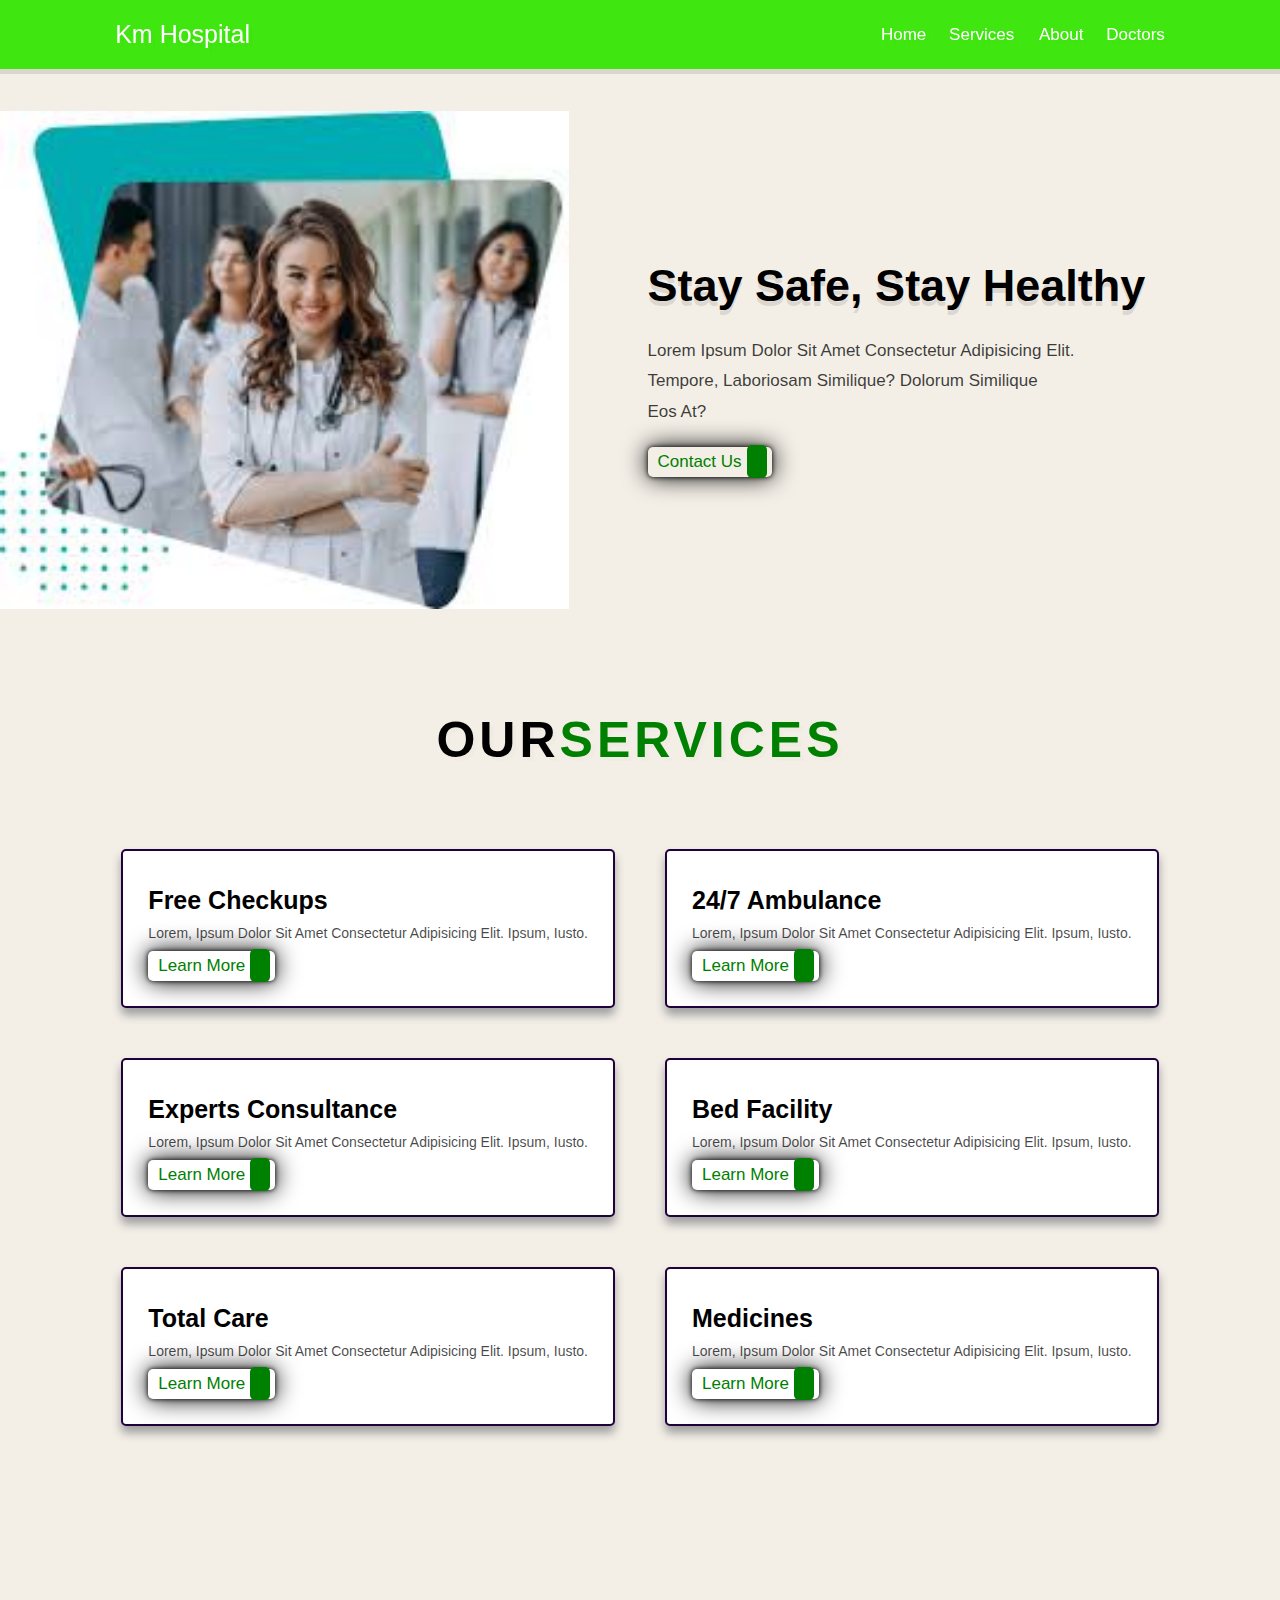
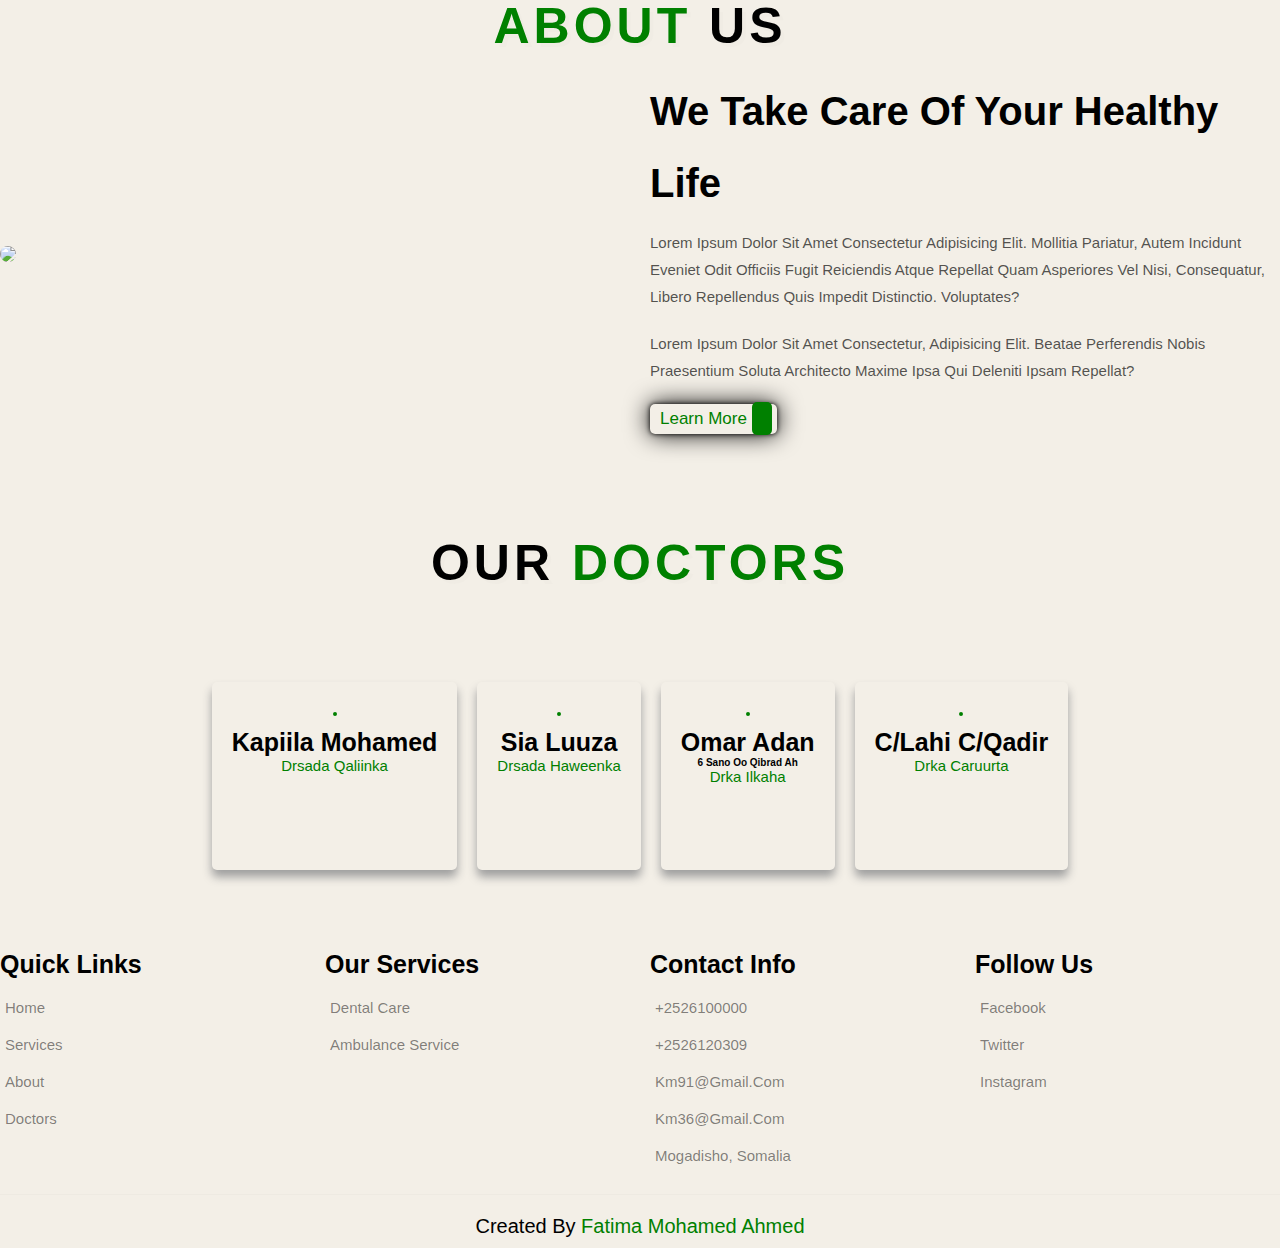
==== index.html @ 44fc2b7c "project hospital" ====
<!DOCTYPE html>
<html lang="en">
<head>
    <meta charset="UTF-8">
    <meta name="viewport" content="width=device-width, initial-scale=1.0">
    <meta http-equiv="X-UA-Compatible" content="ie=edge">
    <title>hospital website</title>
    <link rel="stylesheet" href="style.css">
    <link rel="stylesheet" href="https://cdnjs.cloudflare.com/ajax/libs/font-awesome/6.5.1/css/all.min.css" integrity="sha512-DTOQO9RWCH3ppGqcWaEA1BIZOC6xxalwEsw9c2QQeAIftl+Vegovlnee1c9QX4TctnWMn13TZye+giMm8e2LwA==" crossorigin="anonymous" referrerpolicy="no-referrer" />
</head>
<body>
 
    <header class="header">
        <a href="#" class="logo"> <i class="fa-solid fa-heart-pulse"></i> Km hospital </a>
        <nav class="navbar" >
            <a href="#Home"> Home</a>
            <a href="#Services">Services </a> 
            <a href="#About">About</a> 
            <a href="#Doctors">Doctors </a> 
            <!-- <a href="#Contact">Contact</a>          -->
        </nav>
       
                <i id="menubtn" class="fa-solid fa-bars"></i>
                <i id="clsbtn" class="fa-solid fa-x"></i>
       
    </header> 
    <br>
    <section class="Home" id="Home">
        <div class="img">
            <img src="kc/hosimg.jpg">

        </div>
        <div class="content">
            <h3> Stay Safe, Stay Healthy </h3>
            <p>Lorem ipsum dolor sit amet consectetur adipisicing elit.<br> Tempore, laboriosam similique? Dolorum similique<br> eos at? </p>
        <a href="#" class="btn"> Contact Us <span class="fa-solid fa-chevron-right"></span></a> 
        </div>
    </section>
    <section class="Services" id="Services">
        <h1 class="heading"> Our<span>Services</span></h1>
        <div class="box-container">
            <div class="box">
                    <i class="fa-solid fa-stethoscope"></i>
                <h3> Free Checkups </h3>
                <p>Lorem, ipsum dolor sit amet consectetur adipisicing elit. Ipsum, iusto. </p>
                <a href="#" class="btn"> Learn more <span class="fa-solid fa-chevron-right"></span></a>
            </div>
            <div class="box">
                    <i class="fa-solid fa-truck-medical"></i>
                <h3> 24/7 Ambulance </h3>
                <p>Lorem, ipsum dolor sit amet consectetur adipisicing elit. Ipsum, iusto. </p>
                <a href="#" class="btn"> Learn more <span class="fa-solid fa-chevron-right"></span></a>
            </div>
            <div class="box">
                    <i class="fa-solid fa-user-doctor"></i>
                <h3> Experts Consultance </h3>
                <p>Lorem, ipsum dolor sit amet consectetur adipisicing elit. Ipsum, iusto. </p>
                <a href="#" class="btn"> Learn more <span class="fa-solid fa-chevron-right"></span></a>
            </div>

            
            <div class="box">
                    <i class="fa-solid fa-bed"></i>
                <h3> Bed Facility</h3>
                <p>Lorem, ipsum dolor sit amet consectetur adipisicing elit. Ipsum, iusto. </p>
                <a href="#" class="btn"> Learn more <span class="fa-solid fa-chevron-right"></span></a>
            </div>
            <div class="box">
                    <i class="fa-solid fa-heart-pulse"></i>
                <h3> Total Care</h3>
                <p>Lorem, ipsum dolor sit amet consectetur adipisicing elit. Ipsum, iusto. </p>
                <a href="#" class="btn"> Learn more <span class="fa-solid fa-chevron-right"></span></a>
            </div>
            <div class="box">
                    <i class="fa-solid fa-tablets"></i>
                <h3> Medicines</h3>
                <p>Lorem, ipsum dolor sit amet consectetur adipisicing elit. Ipsum, iusto. </p>
                <a href="#" class="btn"> Learn more <span class="fa-solid fa-chevron-right"></span></a>
            </div>
        </div>
    </section>
    <br>
    
    <section class="About" id="About">
        <h1 class="heading"> <span>About</span> Us</h1>
        <div class="row">
            <div class="img">
         <img src="https://th.bing.com/th/id/OIP.Ta9gwJdNXL9tYdk7zOUVZQHaHa?w=500&h=500&rs=1&pid=ImgDetMain">
            </div>
            <div class="content">
                <h3> We take care of your healthy life </h3>
                <p> Lorem ipsum dolor sit amet consectetur adipisicing elit. Mollitia pariatur, autem incidunt eveniet odit officiis fugit reiciendis atque repellat quam asperiores vel nisi, consequatur, libero repellendus quis impedit distinctio. Voluptates?</p>
            <p>Lorem ipsum dolor sit amet consectetur, adipisicing elit. Beatae perferendis nobis praesentium soluta architecto maxime ipsa qui deleniti ipsam repellat? </p>
           <a href="#" class="btn">Learn more<span class="fa-solid fa-chevron-right"></span></a>
        </div>
        </div>
    </section>
    <section class="Doctots" id="Doctors">
        <h1 class="heading"> Our <span>doctors</span></h1>
        <div class="box-container">
            <!-- <div class="box">
                <img src="https://th.bing.com/th/id/OIP.CNBJ9zRlUOdXlYwy46r0ngHaEs?rs=1&pid=ImgDetMain" alt="">
            
            <h3> Mohamed Abdi </h3>
            <span >Drka cudurada guud</span>
            <div class="share">
                <a href="#" class="fa-brands fa-facebook"></a>
                <a href="#" class="fa-brands fa-instagram"></a>
                <a href="#" class="fa-brands fa-twitter"></a>

            </div> -->
            <div class="box">
                    <img src="https://i.redd.it/d0d1ll48bm151.jpg" alt="">
                
                <h3> Kapiila mohamed </h3>
                <span >Drsada Qaliinka</span>
                <div class="share">
                    <a href="#" class="fa-brands fa-facebook"></a>
                    <a href="#" class="fa-brands fa-instagram"></a>
                    <a href="#" class="fa-brands fa-twitter"></a>
    
                </div>
            </div>
            <div class="box">
                   <img src="https://th.bing.com/th/id/OIP.rzvJIIoK4rs7kpN44Q5YegHaE8?rs=1&pid=ImgDetMain" alt="">
                <h3> Sia luuza </h3>
                <span>Drsada haweenka</span>
                <div class="share">
                    <a href="#" class="fa-brands fa-facebook"></a>
                    <a href="#" class="fa-brands fa-instagram"></a>
                    <a href="#" class="fa-brands fa-twitter"></a>
    
                </div>
                </div>
                <div class="box">
                        <img src="https://i.redd.it/2n2x7s82il711.jpg" alt="">
                    <h3> Omar Adan </h3>
                    <h4> 6 sano oo qibrad ah </h4>
                    <span >Drka ilkaha</span>
                    <div class="share">
                        <a href="#" class="fa-brands fa-facebook"></a>
                        <a href="#" class="fa-brands fa-instagram"></a>
                        <a href="#" class="fa-brands fa-twitter"></a>
        
                    </div>
                    </div>
                    <div class="box">
                           <img src="https://th.bing.com/th/id/OIP.N4RcjQ6-6kq3oL0HaLffwQHaIx?w=1080&h=1279&rs=1&pid=ImgDetMain" alt="">
                        <h3> C/lahi C/qadir </h3>
                        <span >Drka Caruurta</span>
                        <div class="share">
                            <a href="#" class="fa-brands fa-facebook"></a>
                            <a href="#" class="fa-brands fa-instagram"></a>
                            <a href="#" class="fa-brands fa-twitter"></a>
            
                        </div>
                        </div>
        </div>
    </section>
    <!-- <section class="Contact" id="Contact"></section> -->
    <section class="footer">
    <div class="box-container">
        <div class="box">
            <h3> Quick links </h3>
            <a href="#"><i class="fa-solid fa-chevron-right"> </i>Home</a>
            <a href="#"><i class="fa-solid fa-chevron-right"> </i>Services</a>
            <a href="#"><i class="fa-solid fa-chevron-right"> </i>About</a>
            <a href="#"><i class="fa-solid fa-chevron-right"> </i>Doctors</a>
        </div>
        <div class="box">
            <h3> Our Services</h3>
            <a href="#"><i class="fa-solid fa-chevron-right"> </i>dental care</a>
            <a href="#"><i class="fa-solid fa-chevron-right"> </i>ambulance service</a>
            <a href="#"><i class="fa-solid fa-chevron-right"></i></a>
            <a href="#"><i class="fa-solid fa-chevron-right"></i></a>
        </div>
        <div class="box">
            <h3> Contact info</h3>
            <a href="#"><i class="fa-solid fa-phone"></i>+2526100000</a>
            <a href="#"><i class="fa-solid fa-phone"></i>+2526120309</a>
            <a href="#"><i class="fa-solid fa-envelope"></i>km91@gmail.com</a>
            <a href="#"><i class="fa-solid fa-envelope"></i>km36@gmail.com</a>
            <a href="#"><i class="fa-solid fa-location-dot"></i>Mogadisho, somalia</a>
            
        </div>
        <div class="box">
            <h3> Follow us </h3>
            <a href="#"><i class="fa-brands fa-facebook"></i>facebook</a>
            <a href="#"><i class="fa-brands fa-twitter"></i>twitter</a>
            <a href="#"><i class="fa-brands fa-instagram"></i>instagram</a>
        </div>
    </div>
    <div class="credit">  Created by <span>Fatima Mohamed Ahmed</span>  </div>
      
  
</section >
</body>
    <script src="main.js"></script>
</body>
</html>
---- style.css ----
*{
    font-family: 'poppins' , sans-serif;
    margin: 0;
    padding: 0;
    box-sizing: border-box;
    outline: none;
    border: none;
    text-transform: capitalize;
    transition: all .2s ease-out;
    text-decoration: none;
    
}
body{
    /* background-image: url("https://th.bing.com/th/id/OIP.5BCfNKphNpzsO-8jzMjVkgHaE7?rs=1&pid=ImgDetMain");
    
        background-repeat: no-repeat;
        background-size: cover;
        padding-bottom: 8rem;
        padding-top: 40px; */
        background-color: #F3EFE7;
}
:root{
    box-shadow: .5rem .5rem 0 rgba(0, 0, 0, 0.01);
    text-shadow: .4rem .4rem 0 rgba(0, 0, 0, 0.01);
    /* border: 2rem solid green; */
}
html{
    font-size: 62.5%;
    overflow-x: hidden;
    scroll-behavior: smooth;
    scroll-padding-top: 7rem;
}
.header{
    padding: 2rem 9%;
    position: fixed;
    top: 0;
    left: 0;
    right: 0;
    z-index: 1000;
    display: flex;
    align-items: center;
    justify-content: space-between;
    box-shadow: 0 .5rem rgba(0,0,0, .1);
    background-color: #3FE60F;
    color: white;
     
}
.header .logo{
    font-size: 2.5rem;
    color: white;
}
.header .logo i{
    color: white;
}

.header .navbar a{
    color: white;
    font-size: 1.7rem;
    margin-left: 2rem;
}
.header .navbar a:hover{
    color: #830808;
}
#menubtn{
    font-size: 2rem;
    border-radius: .5rem;
    background: #eee;
    color: green;
    padding: 1rem 1.5rem;
    cursor: pointer;
    display: none;
}
#clsbtn{
    font-size: 2rem;
    border-radius: .5rem;
    background: #eee;
    color: green;
    padding: 1rem 1.5rem;
    cursor: pointer;
    display: none;
}
.section{
    padding: 2rem 9%;
   
   
}
.Home{
    display: flex;
    align-items: center;
    flex-wrap: wrap;
    gap: 1.5rem;
    padding-top: 10rem;
    /* background-image: url("https://th.bing.com/th/id/R.db09990c2739999e6429385903e587cb?rik=iRmSTZWIDGlLqw&riu=http%3a%2f%2fwww.hdwallpaperslife.com%2fwp-content%2fuploads%2f2018%2f05%2fgreen_gradient_blur.jpg&ehk=KHVcnpoOGR%2f9A11GOM1CkIMVljR1Kpu9hGCCILFwtGo%3d&risl=&pid=ImgRaw&r=0");
    
         background-repeat: no-repeat;
        background-size: cover; */
        /* padding-bottom: 8rem;  */
        /* filter: blur(1px); */

}
.Home .img{
    flex: 1 1 45rem;
}
.Home .img img{
    width: 90%;
}
.Home .content{
    flex: 1 1 45rem;
}
.Home .content h3{
    font-size: 4.5rem;
    color: black;
    line-height: 1.8;
    text-shadow:  0 .5rem rgba(0,0,0, .1);
}
.Home .content p{
    font-size: 1.7rem;
    color: rgba(0, 0, 0, 0.76);
    line-height: 1.8;
    padding: 1rem 0;
    
}
.btn{
    display: inline-block;
    margin-top: 1rem;
    padding: .5rem;
    padding-left: 1rem;
    border-radius: .5rem;
    color: green;
    box-shadow:  0 0 5px black, 0 0 25px black;
    cursor: pointer;
    font-size: 1.7rem; 
    /* position: relative;
    border: 2px solid #3eff37;
    background: transparent;
    cursor: pointer;
    overflow: hidden; */

}

.btn span{
    padding: .7rem 1rem;
    border-radius: .5rem;
    background: green;
    margin-left: .5rem;
    color: #fff;
    /* position: absolute;
    z-index: -1;
    transition: 0.5s;
    text-transform: uppercase; */
}
.btn:hover{
    background: green;
    color: #fff;
    
    /* box-shadow: 0 0 5px cyan, 0 0 25px cyan, 0 0 50px cyan, 0 0 100px cyan, 0 0 200px cyan; */
}
.btn:hover span{
    /* background: green; */
    /* background-color: #fff; */
    margin-left: 1rem;
}
.Services{
    /* background-image: url("https://th.bing.com/th/id/OIP.5BCfNKphNpzsO-8jzMjVkgHaE7?rs=1&pid=ImgDetMain");
    
        background-repeat: no-repeat;
        background-size: cover;
        padding-bottom: 8rem;
        padding-top: 40px; */
 
}
.Services .box-container{
   /* display: grid;
   grid-template-columns: repeat(auto-fit, minmax(27rem, 1fr));
    gap: 2rem; 
   /* background-image: url("https://th.bing.com/th/id/OIP.5BCfNKphNpzsO-8jzMjVkgHaE7?rs=1&pid=ImgDetMain");
   
       background-repeat: no-repeat;
       background-size: cover;
       padding-bottom: 8rem;
       padding-top: 40px; */
       max-width: 1200px;
       margin: 50px auto;
       display: flex;
       flex-direction: columns;
       flex-wrap: wrap;
       justify-content: center;
       gap: 50px;
       padding: 10px;

}
.Services .box-container .box{
    background: #fff;
    border-radius: .5rem;
    box-shadow:  0px 7px 10px #9F9F9F;
    padding: 2.5rem;
    border-top: 2px solid #1F023C;
    border-bottom:2px solid #1F023C;
    border-right: 2px solid #1F023C;
    border-left: 2px solid #1F023C;
    animation: 3s linear 1s infinite;
   
}
.box{
    transition: 0.5s ease-in-out; 
}
.box:hover {
  transform: translateY(5px); 
   background-color: #91F991;
  color: white;
  
}
.heading{
    text-align: center;
    padding-bottom: 2rem;
    text-shadow: rgba(29, 30, 28, 0.50);
    text-transform: uppercase;
    color: black;
    font-size: 5rem;
    letter-spacing: .4rem;
    padding-top: 100px;
}
.heading span{
    text-transform: uppercase;
    color: green;
  
}
.Services .box-container .box i{
    color: green;
    font-size:5rem;
    padding-bottom: 0.5rem;
}
.Services .box-container .box h3{
    font-size: 2.5rem;
    color: black;
    padding: 1rem 0;
}
.Services .box-container .box p{
    font-size: 1.4rem;
    color: rgba(0, 0, 0, 0.72);
    /* transform: perspective(600px) relative(180deg); */
 
}
   .About .row{
       display: flex;
       align-items: center;
       flex-wrap: wrap;
       gap:2rem;
       /* background-image: url("https://thumbs.dreamstime.com/z/blur-abstract-background-work-doctor-dentist-blurry-view-hospital-clinical-room-space-equipment-instrument-77957431.jpg");
       
           background-repeat: no-repeat;
           background-size: cover;
            */
   }
   /* .About{
    background-image: url("https://th.bing.com/th/id/OIP.Ta9gwJdNXL9tYdk7zOUVZQHaHa?w=500&h=500&rs=1&pid=ImgDetMain");
        background-repeat: no-repeat;
        background-size: cover;
        padding-bottom: 12rem;
        /* padding-top: 40px; */
        
 
        
   /* } */ 
   .About  .row .img{
       flex: 1 1 45rem;
    
   }
   .About  .row .img img{
       width: 80%;
       border-radius: 250px;
   }
   .About .row .content{
       flex: 1 1 45rem;
   }
   .About .row .content h3{
       color: black;
       text-shadow: a(29, 30, 28, 0.50);
       font-size: 4rem;
       line-height: 1.8;
   }
   .About .row .content p{
    color: rgba(0, 0, 0, 0.68);
    text-shadow: a(29, 30, 28, 0.50);
    font-size: 1.5rem;
    line-height: 1.8;
    padding: 1rem 0;
   }
    .Doctots .box-container{
         /* display: grid;  */
         /* grid-template-columns: repeat(auto-fit, minmax(27rem, 1fr));  */
        gap: 2rem; 
        /* grid-template-columns: 200px 200px 200px 200px 200px; */
         max-width: 1200px;
        margin: 50px auto;
        display: flex;
        /* flex-direction: row; */
        flex-wrap: wrap;
        justify-content: center;
        gap: 20px;
        padding: 20px; 
    }
    .Doctots .box-container .box{
        text-align: center;
        /* background: #fff; */
        border-radius: .5rem;
        border-color: #F2F21F;
        box-shadow:  0px 7px 10px #9F9F9F;
        padding: 2rem;
    }
    .Doctots .box-container .box img{
        height: 15rem;
        border: 2px solid green;
        border-radius: 8px;
        margin-top: 1rem;
        margin-bottom: 1rem;
    }
    .Doctots .box-container .box h3{
        color: black;
        font-size: 2.5rem;

    }
    .Doctots .box-container .box span{
        color: green;
        font-size: 1.5rem;
    }
    .Doctots .box-container .box .share{
        padding-top: 2rem;

    }
    .Doctots .box-container .box .share a{
        height: 5rem;
        width: 5rem;
        line-height: 4.5rem;
        font-size: 2.8rem;
        color: green;
        border-radius: .5rem;
        margin: .3rem;
        /* border: 10px solid green; */
    }
    .Doctots .box-container .box .share a:hover{
        border: 2px  solid green;
        color: white;
    }
    .box h4{
        /* color: red; */
        /* font-size: 8px; */
    }
    .footer .box-container{
        display: grid;
        grid-template-columns: repeat(auto-fit, minmax(22rem, 1fr));
        gap: 2rem;
    }
    .footer .box-container .box h3{
        font-size: 2.5rem;
        color: black;
        padding: 1rem 0;
    }
    .footer .box-container .box a{
        display: block;
        font-size: 1.5rem;
        color: rgba(0, 0, 0, 0.49);
        padding: 1rem 0;
    }
    .footer .box-container .box a i{
        padding-right: .5rem;
        color: green;
    }
    .footer .box-container .box a:hover i{
        padding-right: 2rem;
    }
    .footer .credit{
        padding: 1rem;
        padding-top: 2rem;
        margin-top: 2rem;
        text-align: center;
        font-size: 2rem;
        border-top: .1rem solid rgba(0, 0, 0, 0.02);
        
    }
    .footer .credit span{
        color: green;

    }
    

    @media (max-width:991px){
    html{
        font-size: 55%;
      
    }
    .header{
        padding: 2rem;
    }
    .section{
        padding: 2rem 9%;
       
    }
  
   
@media (max-width:768px){
    #menubtn{
        display: block;
    }
    #clsbtn{
        display: block;
    }
    .header .navbar{
        position: absolute;
        top: 115%;
        right: 2rem;
        border-radius: .5rem;
        box-shadow: 0 .5rem rgba(0,0,0, .1);
        width: 30rem;
        border-color: green;
        background: #060647;
        /* background: #fff; */
        /* transform: scale(0); */
        /* opacity: 0; */
        /* transform-origin: top right ; */
        /* transition: none; */
    }
    /* .header .navbar.active{
        transform: scale(1);
        opacity: 0;
        transition: .2s ease-out;
    }  */
    .header .navbar a{
        font-size: 2rem;
        display: block;
        margin: 2.5rem;
    
}
@media (max-width:450px){
    html{
        font-size: 50%;
      
    }
   .Home{
       margin-left: 40px;
   }
   .Services{
       margin-left: 20px;
       font-size: 20px;
   }
   .Services h1 {
       font-size: 20px;
   }
   .About{
       margin-left: 20px;
   }
   .footer{
    margin-left: 20px;
   }
   .credit{
       font-size: 10px;
   }
}
}
}
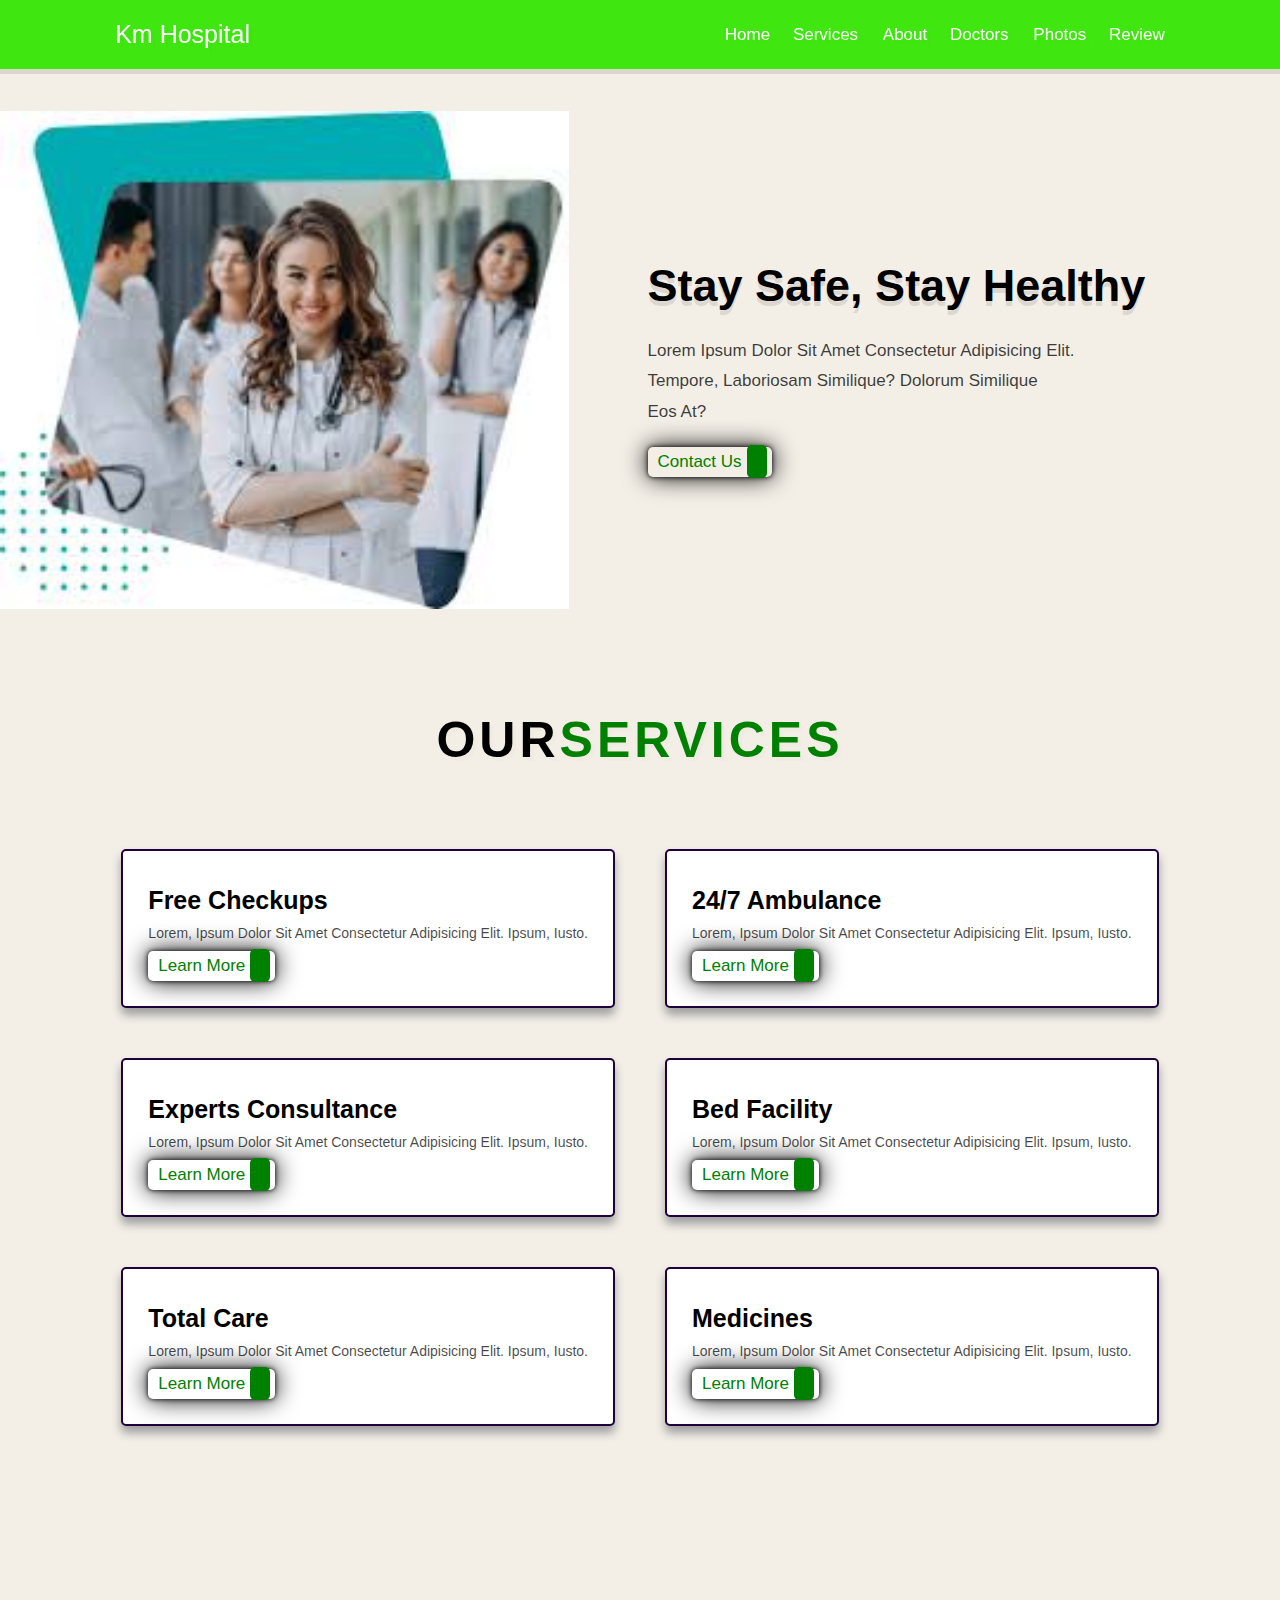
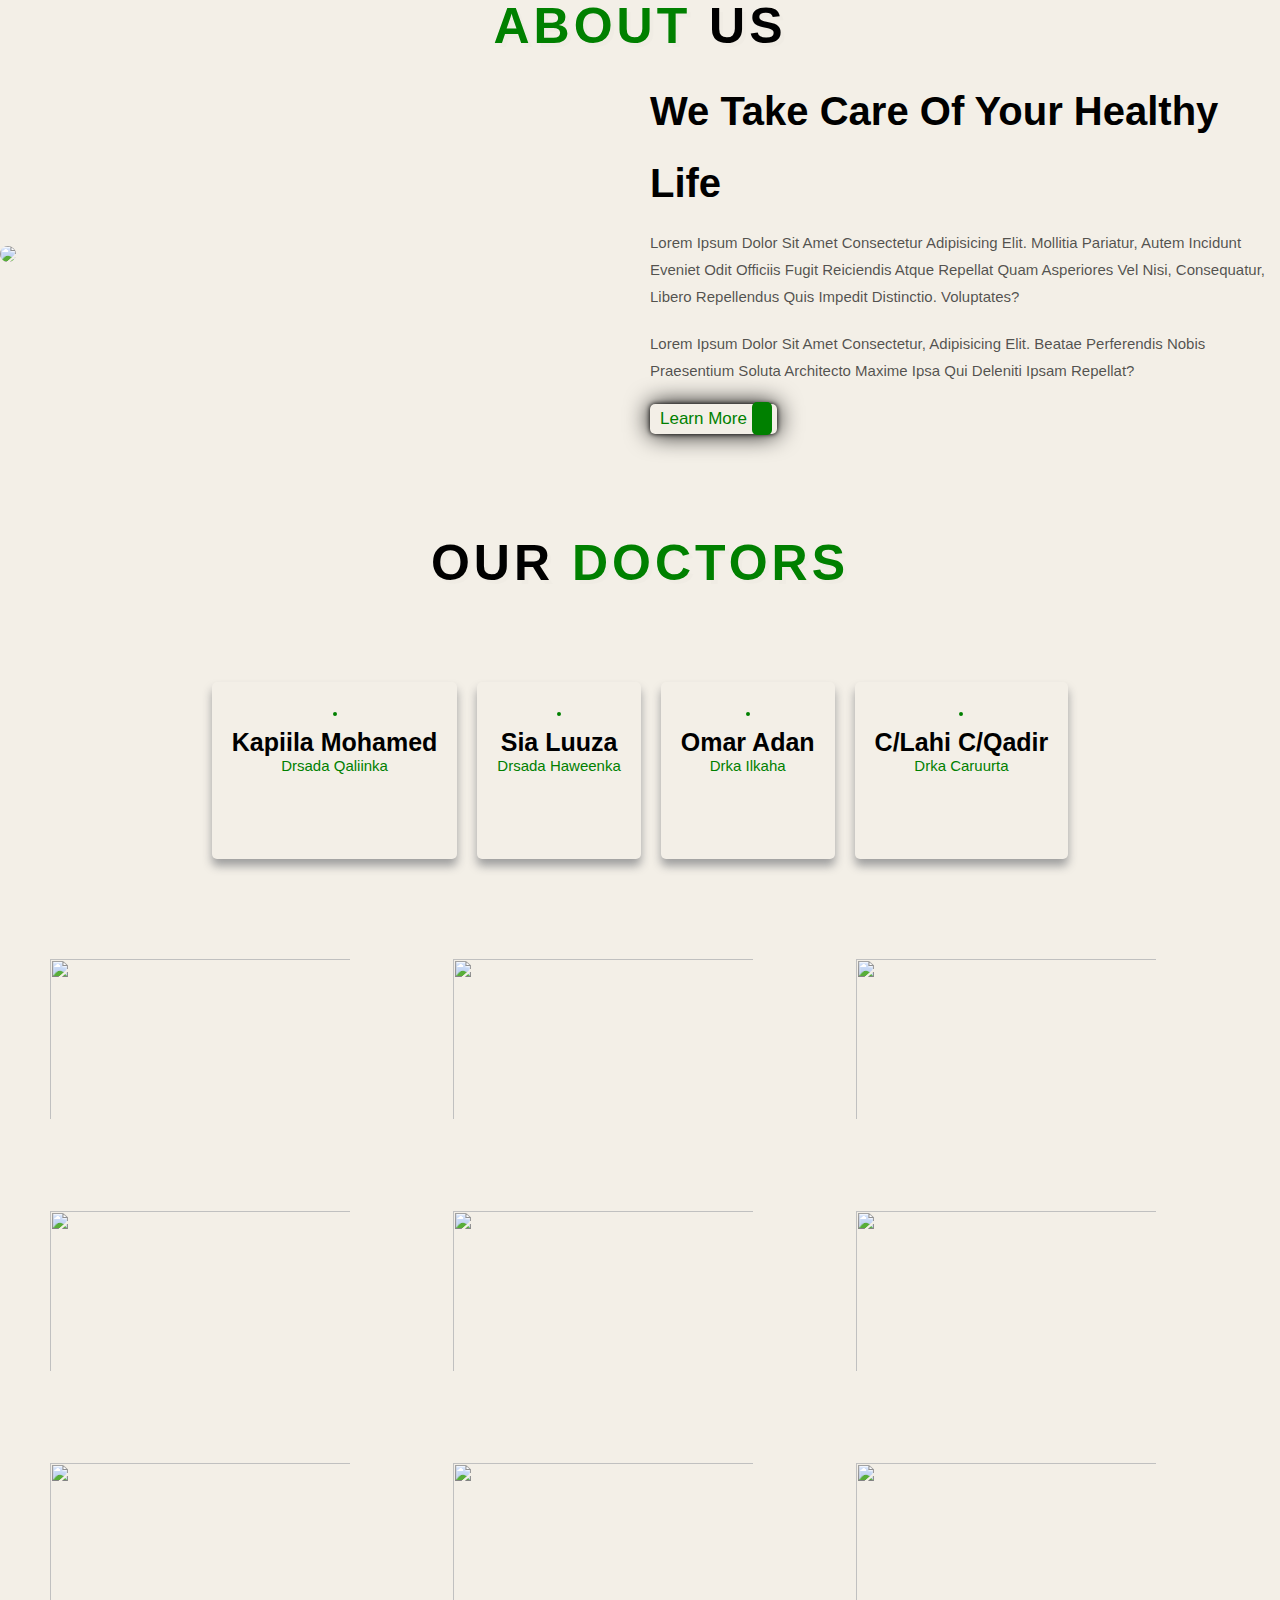
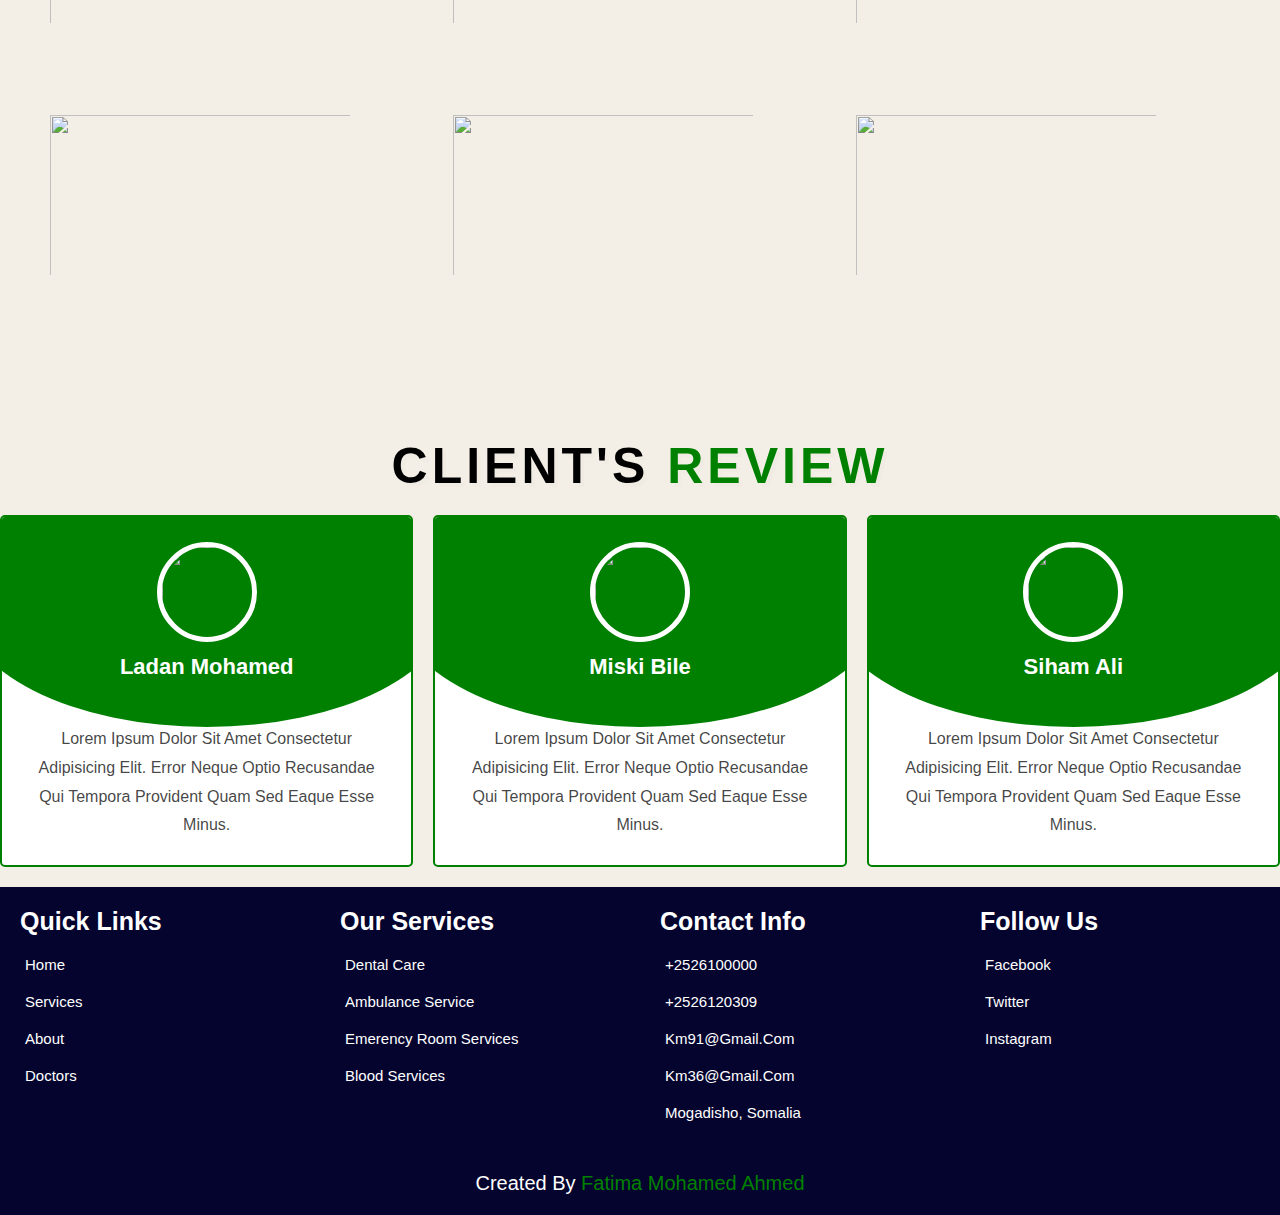
==== commit 3a3fc000: "hospital website" ====
--- a/index.html
+++ b/index.html
@@ -18,6 +18,8 @@
             <a href="#About">About</a> 
             <a href="#Doctors">Doctors </a> 
             <!-- <a href="#Contact">Contact</a>          -->
+            <a href="#Photos">Photos</a>
+            <a href="#Review">Review</a>
         </nav>
        
                 <i id="menubtn" class="fa-solid fa-bars"></i>
@@ -135,7 +137,7 @@
                 <div class="box">
                         <img src="https://i.redd.it/2n2x7s82il711.jpg" alt="">
                     <h3> Omar Adan </h3>
-                    <h4> 6 sano oo qibrad ah </h4>
+                    <!-- <h4> 6 sano oo qibrad ah </h4> -->
                     <span >Drka ilkaha</span>
                     <div class="share">
                         <a href="#" class="fa-brands fa-facebook"></a>
@@ -157,6 +159,70 @@
                         </div>
         </div>
     </section>
+    <section class="Photos" id="Photos">
+        <div class="img">
+            <img src="https://i.redd.it/d0d1ll48bm151.jpg" alt="">
+            <img src="https://th.bing.com/th/id/OIP.ojMAPqX3jjo4TW_mxfbKwwHaE8?rs=1&pid=ImgDetMain" alt="">
+            <img src="https://th.bing.com/th/id/R.aa0f9bcbcd471dbe22655c651272d9b2?rik=%2fJ91qQy85XOrkA&pid=ImgRaw&r=0" alt="">
+        <img src="https://th.bing.com/th/id/OIP.cyTAZaW8rGnLg3i2tQAZhAHaEU?rs=1&pid=ImgDetMain" alt="">
+        <img src="https://th.bing.com/th/id/R.253e0fee00085fda0cc5a9878d09fdc4?rik=NsWTDtJHZpur6A&riu=http%3a%2f%2fdesignawards.architects.org%2fwp-content%2fuploads%2f2015%2f02%2fWarrenJaggerPhotography31-1920x1280.jpg&ehk=gf0UGSzYZciAZoASLRQOk4uKZKqCvh%2bZlNogE5yIqlY%3d&risl=&pid=ImgRaw&r=0" alt="">
+      <img src="https://th.bing.com/th/id/R.cf5c32fcd30001a93ae78762f4892e95?rik=MuyIPW2n97HzgQ&riu=http%3a%2f%2fwww.tuh.ie%2fimages_upload%2fImageLibrary%2fJust-for-Kids-Image%2fkids2.jpg&ehk=qA3ulbuj00MZCil9SHt148tDUGVuqPBdeVsPabVta24%3d&risl=&pid=ImgRaw&r=0" alt="">
+   <img src="https://th.bing.com/th/id/OIP.XoSw-12K_s0MPVQ897FcqQHaE8?w=991&h=662&rs=1&pid=ImgDetMain" alt="">
+   <img src="https://th.bing.com/th/id/R.8a6d94fb6f59baa5bdae06fcdb01e0e7?rik=yFFnQddj3LCvUw&pid=ImgRaw&r=0" alt="">
+    <img src="https://th.bing.com/th/id/OIP.3bMVEXh1w7WgqGKOPlCLZAHaE8?rs=1&pid=ImgDetMain" alt="">
+     <img src="https://th.bing.com/th/id/OIP.hXbe-vMe0mTJPCakxdeCygHaFE?w=1024&h=700&rs=1&pid=ImgDetMain" alt="">
+      <img src="https://th.bing.com/th/id/R.31890f6ed751511a44f5003868640a83?rik=EXhXKpuT3JccAw&pid=ImgRaw&r=0&sres=1&sresct=1" alt="">
+       <img src="https://th.bing.com/th/id/R.5061936219b988a7e80a7b463b47b503?rik=oU83OZi32YgShw&pid=ImgRaw&r=0" alt="">
+    </div>
+    </section>
+    <section class="Review" id="Review">
+        <h1 class="heading"> Client's <span> Review</span></h1>
+        <div class="box-container">
+            <div class="box">
+                <img src="https://images-na.ssl-images-amazon.com/images/I/51BzLoLDZqL.__AC_SX342_QL70_ML2_.jpg" alt="">
+            <h3> Ladan Mohamed </h3>
+            
+            <div class="stars">
+                    <i class="fa-solid fa-star"></i>
+                    <i class="fa-solid fa-star"></i>
+                    <i class="fa-solid fa-star"></i>
+                    <i class="fa-solid fa-star"></i>
+                    <i class="fa-solid fa-star-half-stroke"></i>
+            </div>
+                    <p class="text"> Lorem ipsum dolor sit amet consectetur adipisicing elit. Error neque optio recusandae qui tempora provident quam sed eaque esse minus.</p>
+            </div>
+           
+                <div class="box">
+                        <img src="https://ae01.alicdn.com/kf/H446fcba1f6cb4dc99653eda428484da37/Muslim-Hijab-Islamic-Veil-Burqa-Burka-Niqab-Nikab-Women-Solid-Color-Amira-Scarf-Headwear-Arab-Prayer.jpg_q50.jpg" alt="">
+                    <h3> Miski Bile </h3>
+                    
+                    <div class="stars">
+                            <i class="fa-solid fa-star"></i>
+                            <i class="fa-solid fa-star"></i>
+                            <i class="fa-solid fa-star"></i>
+                            <i class="fa-solid fa-star"></i>
+                            <i class="fa-solid fa-star-half-stroke"></i>
+                    </div>
+                            <p class="text"> Lorem ipsum dolor sit amet consectetur adipisicing elit. Error neque optio recusandae qui tempora provident quam sed eaque esse minus.</p>
+                    </div>
+                    <div class="box">
+                            <img src="https://www.pxcongress.com/wp-content/uploads/2022/09/Mona.jpg" alt="">
+                        <h3> Siham Ali </h3>
+                        
+                        <div class="stars">
+                                <i class="fa-solid fa-star"></i>
+                                <i class="fa-solid fa-star"></i>
+                                <i class="fa-solid fa-star"></i>
+                                <i class="fa-solid fa-star"></i>
+                                <i class="fa-solid fa-star-half-stroke"></i>
+                        </div>
+                                <p class="text"> Lorem ipsum dolor sit amet consectetur adipisicing elit. Error neque optio recusandae qui tempora provident quam sed eaque esse minus.</p>
+                        </div>
+                    
+                    
+        </div>
+
+    </section>
     <!-- <section class="Contact" id="Contact"></section> -->
     <section class="footer">
     <div class="box-container">
@@ -171,8 +237,8 @@
             <h3> Our Services</h3>
             <a href="#"><i class="fa-solid fa-chevron-right"> </i>dental care</a>
             <a href="#"><i class="fa-solid fa-chevron-right"> </i>ambulance service</a>
-            <a href="#"><i class="fa-solid fa-chevron-right"></i></a>
-            <a href="#"><i class="fa-solid fa-chevron-right"></i></a>
+            <a href="#"><i class="fa-solid fa-chevron-right"></i>emerency room services</a>
+            <a href="#"><i class="fa-solid fa-chevron-right"></i>blood services</a>
         </div>
         <div class="box">
             <h3> Contact info</h3>
--- a/style.css
+++ b/style.css
@@ -206,8 +206,10 @@
 }
 .box:hover {
   transform: translateY(5px); 
-   background-color: #91F991;
-  color: white;
+   /* background-color: black; */
+  /* color: white; */
+  /* color: #0B590B; */
+
   
 }
 .heading{
@@ -346,6 +348,81 @@
         /* color: red; */
         /* font-size: 8px; */
     }
+    .Photos{
+        display: flex;
+        /* display: grid; */
+        /* grid-template-columns: 100px 100px 100px 100px 100px 100px; */
+      
+    }
+    .Photos img{
+        width: 400px;
+        height: 220px;
+        border-radius: 12px;
+        border:none;
+        padding: 30px 50px;
+    }
+    .Review .box-container{
+        display: grid;
+        grid-template-columns: repeat(auto-fit, minmax(27rem, 1fr));
+        gap: 2rem;
+      
+    }.Review .box-container .box{
+        border-radius: .5rem;
+        padding: 2.5rem;
+        text-align: center;
+        position: relative;
+        overflow: hidden;
+        z-index: 0;
+        border: 2px solid green;
+        /* background-color: #fff; */
+        background-color: #fff;
+        /* margin-left: 2px; */
+    }
+    .Review .box-container .box img{
+        height: 10rem;
+        width: 10rem;
+        border-radius: 50%;
+        object-fit: cover;
+        border: .5rem solid #fff;
+    }
+    .Review .box-container .box h3{
+        color: #fff;
+        font-size: 2.2rem;
+        padding: .5rem 0;
+    }
+    .Review .box-container .box .stars i{
+        color: #fff;
+        font-size: 1.5rem;
+    }
+    .Review .box-container .box .text{
+        color: rgba(0, 0, 0, 0.74);
+        line-height: 1.8;
+        font-size: 1.6rem;
+        padding-top: 4rem;
+    }
+    .Review .box-container .box::before{
+        content: '';
+        position: absolute;
+        top: -4rem; 
+        left: 50%;
+        transform: translateX(-50%);
+        background-color: green;
+        border-bottom-left-radius: 50%;
+        border-bottom-right-radius: 50%;
+        height: 25rem;
+        width: 120%;
+        z-index: -1;
+
+    }
+    
+    /* .Review .box-container .box:is(:hover, :focus-within)::after {transform: translatey(100%)} */
+
+    
+    .footer{
+        background-color: #04042E;
+        padding: 10px;
+        margin-top: 20px;
+    }
     .footer .box-container{
         display: grid;
         grid-template-columns: repeat(auto-fit, minmax(22rem, 1fr));
@@ -353,18 +430,21 @@
     }
     .footer .box-container .box h3{
         font-size: 2.5rem;
-        color: black;
+        color: white;
         padding: 1rem 0;
+        margin-left: 10px;
     }
     .footer .box-container .box a{
         display: block;
         font-size: 1.5rem;
-        color: rgba(0, 0, 0, 0.49);
+        /* color: rgba(0, 0, 0, 0.49); */
         padding: 1rem 0;
+        color: white;
     }
     .footer .box-container .box a i{
         padding-right: .5rem;
-        color: green;
+        color: #EBF1EB;
+        margin-left: 10px;
     }
     .footer .box-container .box a:hover i{
         padding-right: 2rem;
@@ -381,6 +461,9 @@
     .footer .credit span{
         color: green;
 
+    }
+    .credit{
+        color: white;
     }
     
 
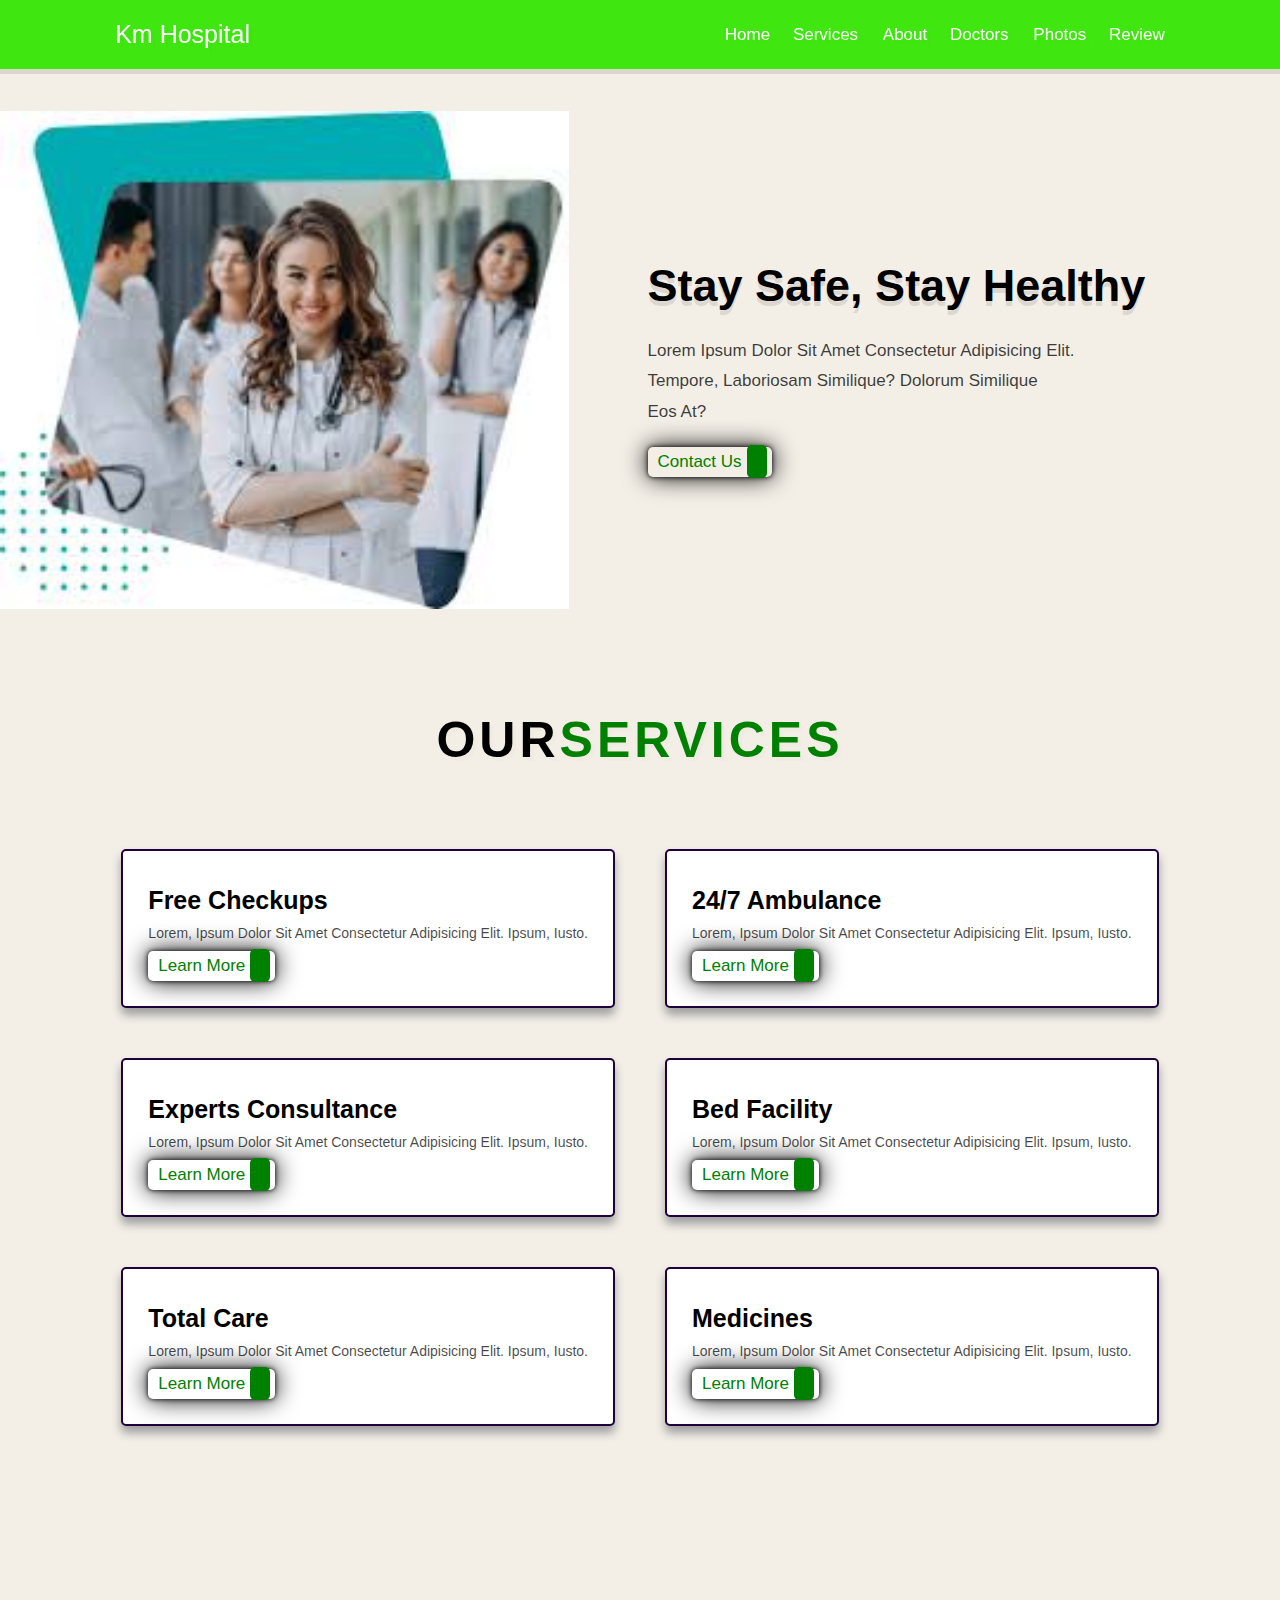
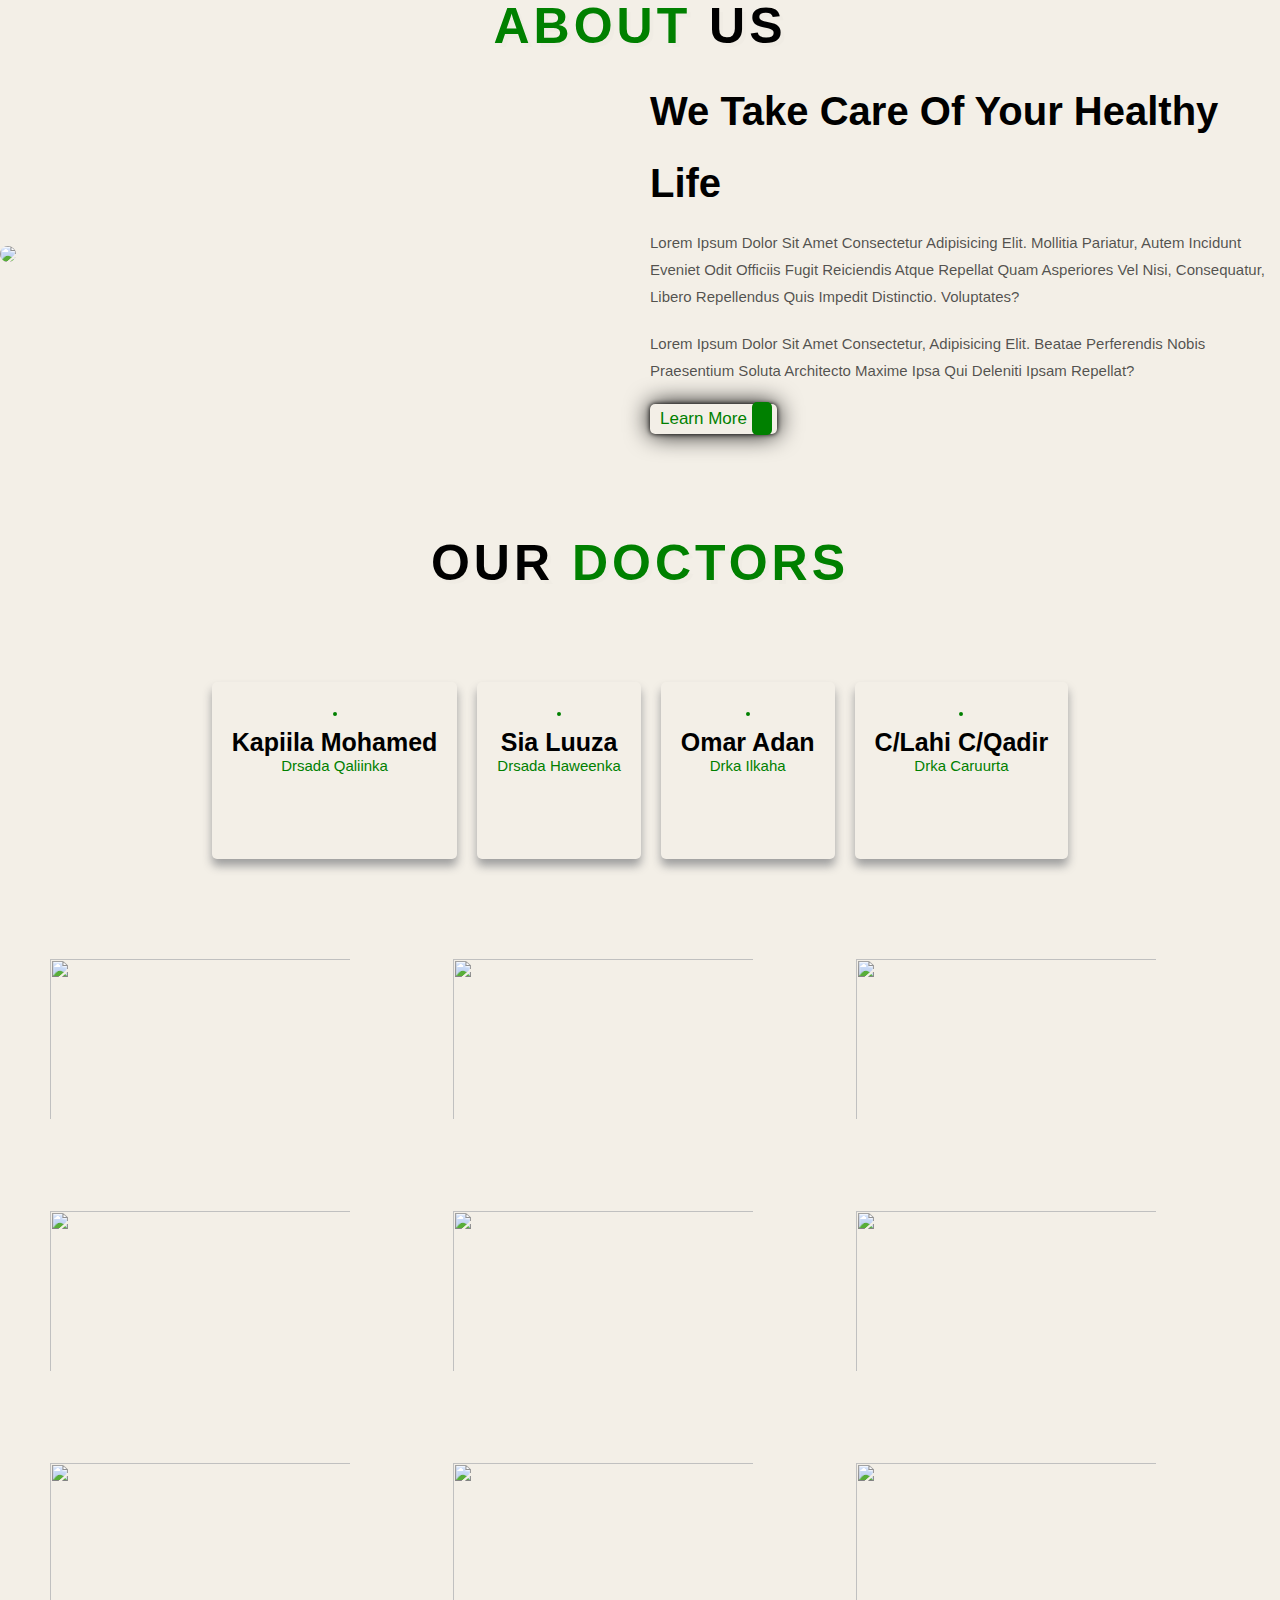
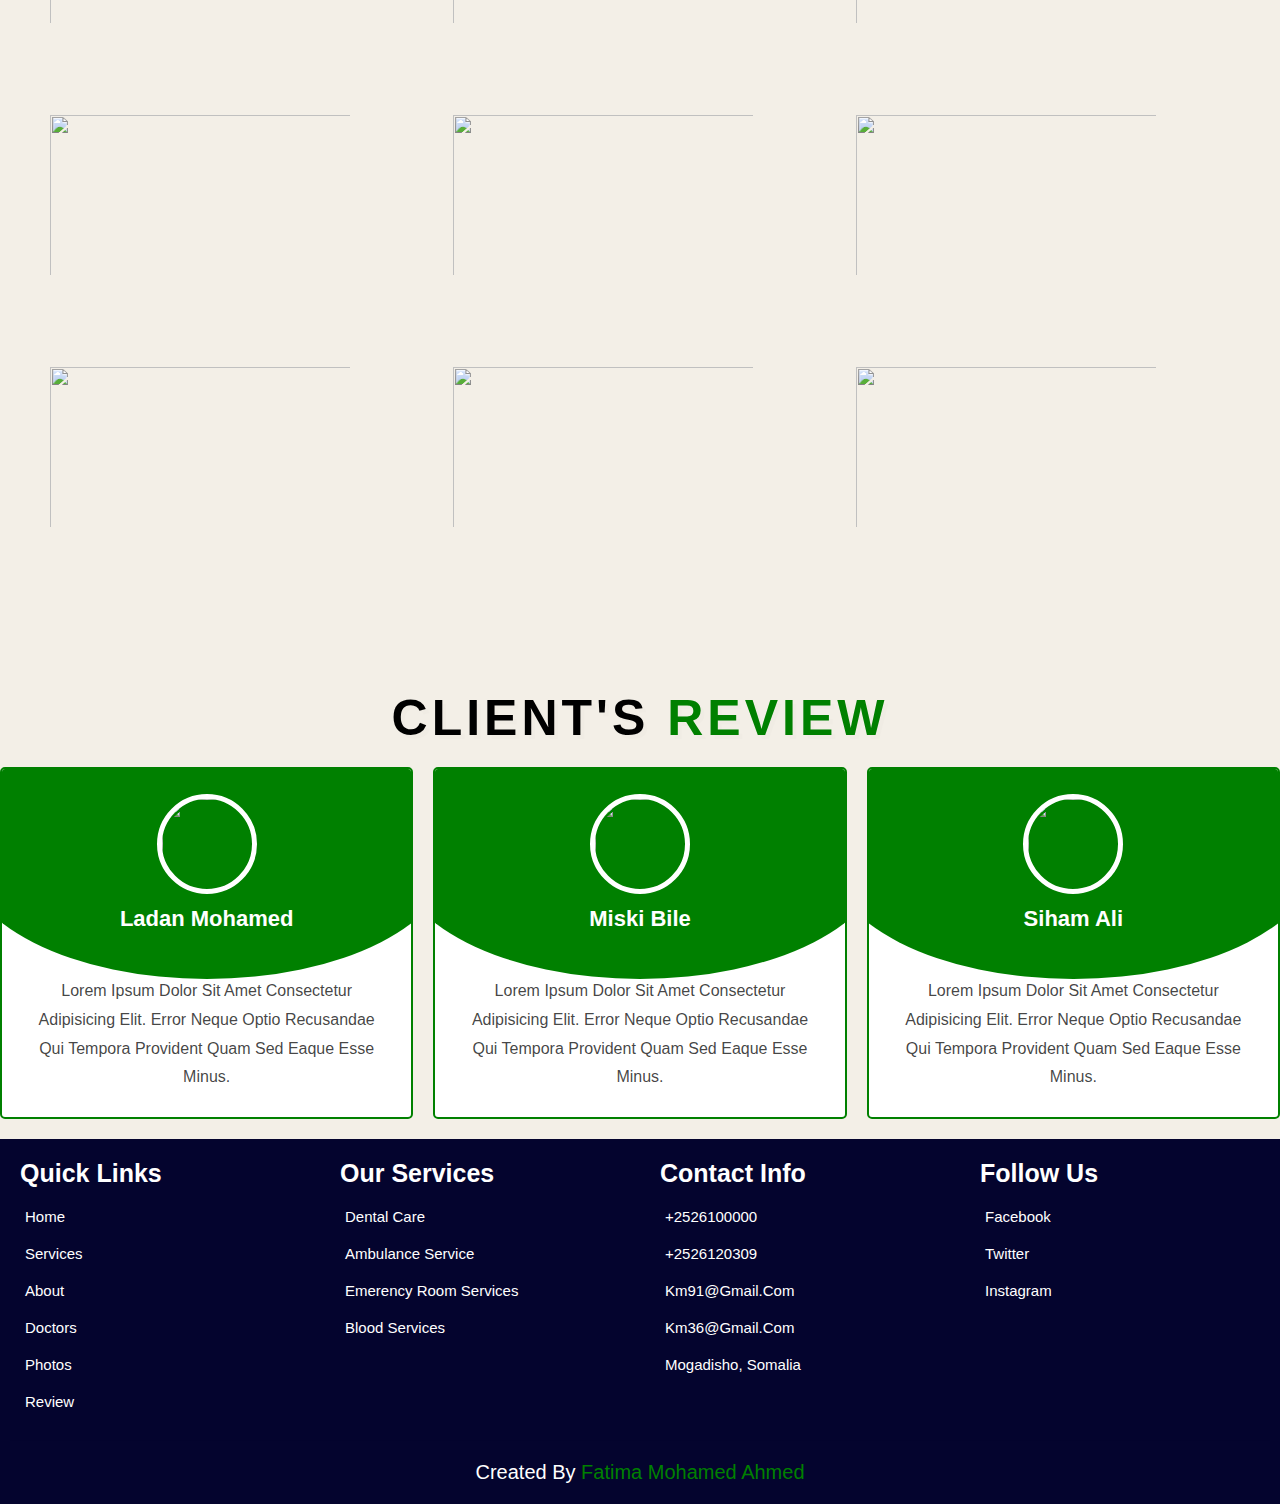
==== commit 04ebcfda: "hspptl" ====
--- a/index.html
+++ b/index.html
@@ -173,6 +173,9 @@
      <img src="https://th.bing.com/th/id/OIP.hXbe-vMe0mTJPCakxdeCygHaFE?w=1024&h=700&rs=1&pid=ImgDetMain" alt="">
       <img src="https://th.bing.com/th/id/R.31890f6ed751511a44f5003868640a83?rik=EXhXKpuT3JccAw&pid=ImgRaw&r=0&sres=1&sresct=1" alt="">
        <img src="https://th.bing.com/th/id/R.5061936219b988a7e80a7b463b47b503?rik=oU83OZi32YgShw&pid=ImgRaw&r=0" alt="">
+      <img src="https://th.bing.com/th/id/R.1d350453fda0a2e7a21a80ba0cfeabda?rik=t4nf3TALx40WUw&pid=ImgRaw&r=0" alt="">
+       <img src="https://th.bing.com/th/id/OIP.3RGdFSjzOVhwmKKD3UEGcwAAAA?rs=1&pid=ImgDetMain" alt="">
+       <img src="https://th.bing.com/th/id/OIP.Bebwhx7GQ-NT6EWWXuIeRAHaGo?pid=ImgDet&w=474&h=424&rs=1" alt="">
     </div>
     </section>
     <section class="Review" id="Review">
@@ -232,6 +235,8 @@
             <a href="#"><i class="fa-solid fa-chevron-right"> </i>Services</a>
             <a href="#"><i class="fa-solid fa-chevron-right"> </i>About</a>
             <a href="#"><i class="fa-solid fa-chevron-right"> </i>Doctors</a>
+            <a href="#"><i class="fa-solid fa-chevron-right"> </i>Photos</a>
+            <a href="#"><i class="fa-solid fa-chevron-right"> </i>Review</a>
         </div>
         <div class="box">
             <h3> Our Services</h3>
--- a/style.css
+++ b/style.css
@@ -30,6 +30,21 @@
     scroll-behavior: smooth;
     scroll-padding-top: 7rem;
 }
+.Doctots{
+    animation: fadeInRight 3s ease infinite;
+}
+@keyframes fadeInRight{
+    0%{
+        capacity: 0;
+        transform: translateY(50px);
+    }
+    100%{
+        capacity: 1;
+        transform: translateY(0px);
+    }
+
+}
+
 .header{
     padding: 2rem 9%;
     position: fixed;
@@ -90,12 +105,15 @@
     flex-wrap: wrap;
     gap: 1.5rem;
     padding-top: 10rem;
-    /* background-image: url("https://th.bing.com/th/id/R.db09990c2739999e6429385903e587cb?rik=iRmSTZWIDGlLqw&riu=http%3a%2f%2fwww.hdwallpaperslife.com%2fwp-content%2fuploads%2f2018%2f05%2fgreen_gradient_blur.jpg&ehk=KHVcnpoOGR%2f9A11GOM1CkIMVljR1Kpu9hGCCILFwtGo%3d&risl=&pid=ImgRaw&r=0");
-    
-         background-repeat: no-repeat;
-        background-size: cover; */
-        /* padding-bottom: 8rem;  */
-        /* filter: blur(1px); */
+    /* background-image: url("kc/hosimg.jpg"); */
+    /* background-image: url("https://th.bing.com/th/id/R.db09990c2739999e6429385903e587cb?rik=iRmSTZWIDGlLqw&riu=http%3a%2f%2fwww.hdwallpaperslife.com%2fwp-content%2fuploads%2f2018%2f05%2fgreen_gradient_blur.jpg&ehk=KHVcnpoOGR%2f9A11GOM1CkIMVljR1Kpu9hGCCILFwtGo%3d&risl=&pid=ImgRaw&r=0"); */
+    
+         /* background-repeat: no-repeat; 
+        background-size: cover; 
+        padding-bottom: 8rem; 
+        width: 90%;
+        height: 50%; */
+        /* /* filter: blur(1px); */
 
 }
 .Home .img{
@@ -360,6 +378,7 @@
         border-radius: 12px;
         border:none;
         padding: 30px 50px;
+        
     }
     .Review .box-container{
         display: grid;
@@ -486,7 +505,8 @@
         display: block;
     }
     #clsbtn{
-        display: block;
+        display: none;
+         
     }
     .header .navbar{
         position: absolute;
@@ -497,11 +517,11 @@
         width: 30rem;
         border-color: green;
         background: #060647;
-        /* background: #fff; */
-        /* transform: scale(0); */
-        /* opacity: 0; */
-        /* transform-origin: top right ; */
-        /* transition: none; */
+        /* background: #fff; 
+         transform: scale(0); 
+         opacity: 0; 
+         transform-origin: top right ; 
+        transition: none; */
     }
     /* .header .navbar.active{
         transform: scale(1);
@@ -510,11 +530,22 @@
     }  */
     .header .navbar a{
         font-size: 2rem;
-        display: block;
+        /* display: block; */
         margin: 2.5rem;
-    
+        /* display: none; */
+        
+    
+}
+.navbar {
+    display: none;
+}
+a{
+    display: block;
 }
 @media (max-width:450px){
+    /* body{
+        background-color: #04041F;
+    } */
     html{
         font-size: 50%;
       
@@ -523,7 +554,7 @@
        margin-left: 40px;
    }
    .Services{
-       margin-left: 20px;
+       /* margin-left: 20px; */
        font-size: 20px;
    }
    .Services h1 {
@@ -533,11 +564,18 @@
        margin-left: 20px;
    }
    .footer{
-    margin-left: 20px;
+    /* margin-left: 20px; */
+    /* padding: 6px; */
    }
    .credit{
        font-size: 10px;
    }
+   .Review{
+       /* margin-left: 20px; */
+   }
+   .Review h1{
+       font-size: 20px;
+   }
 }
 }
 }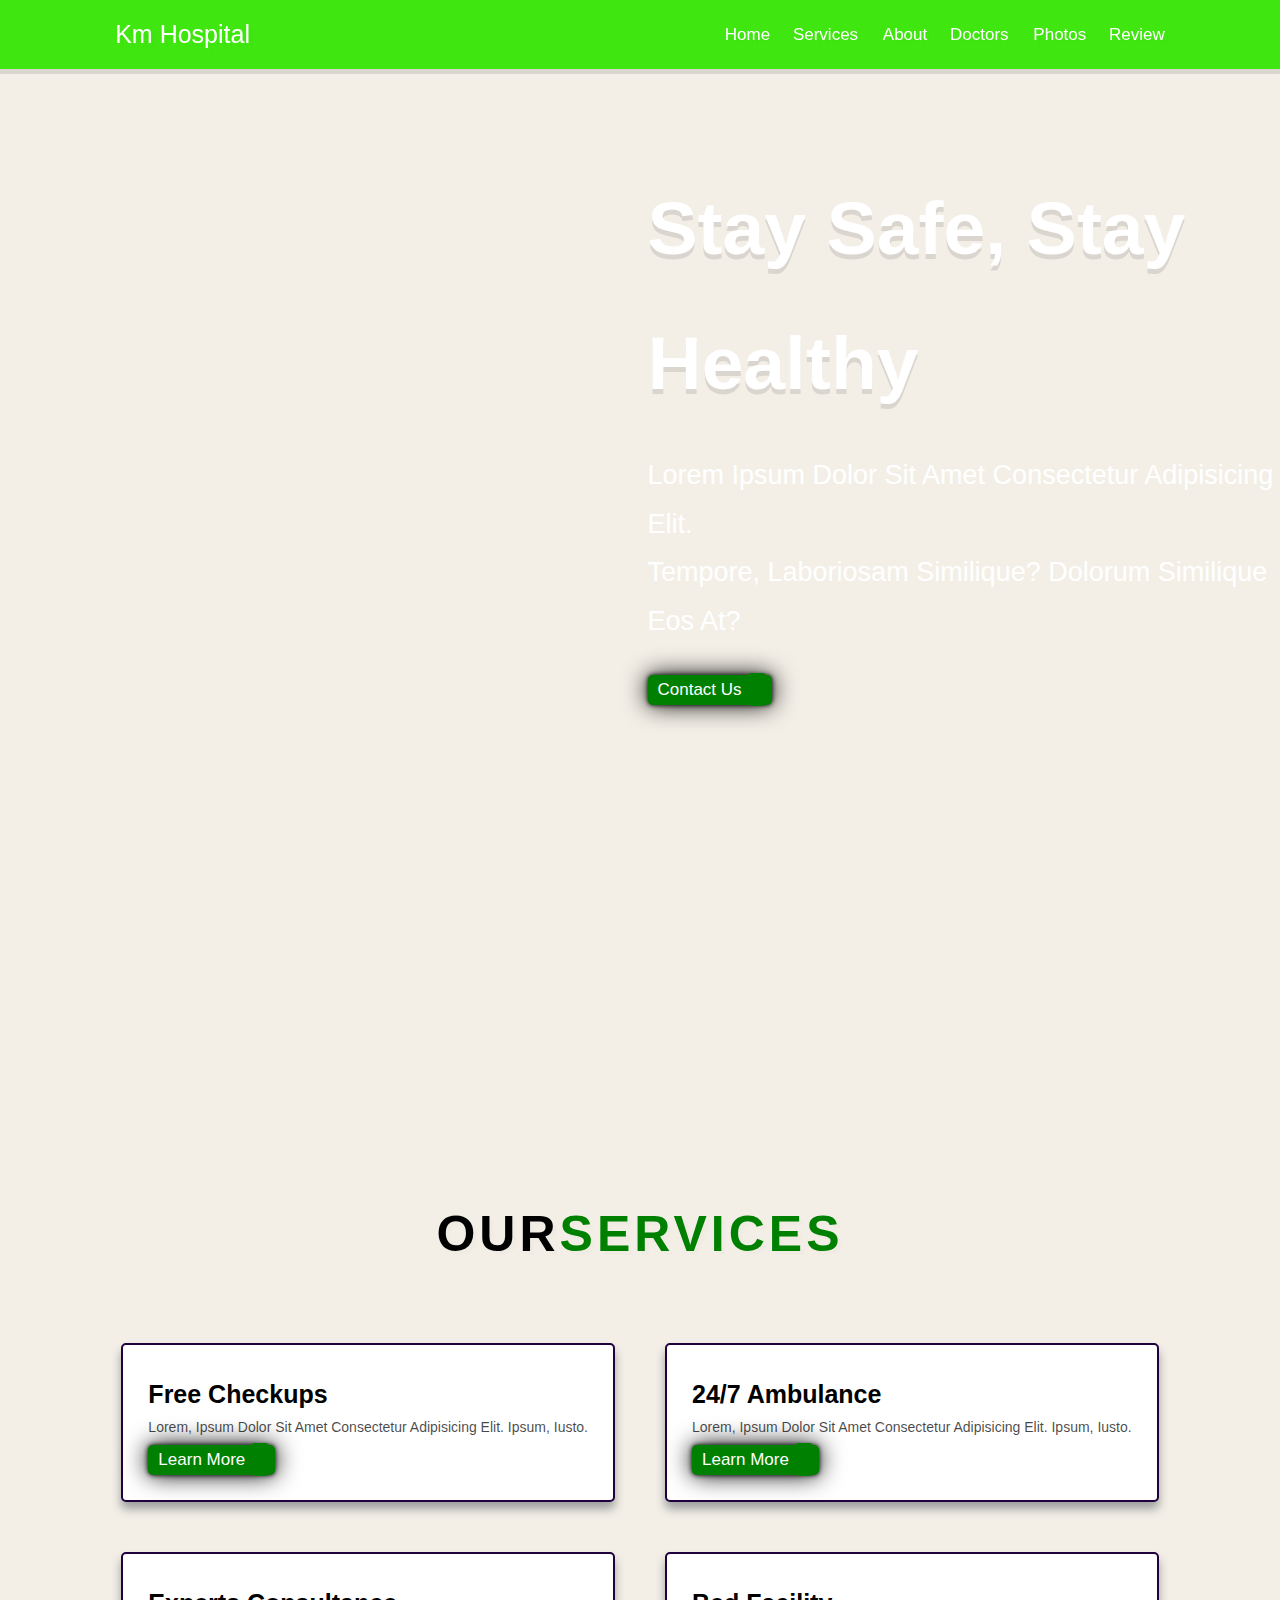
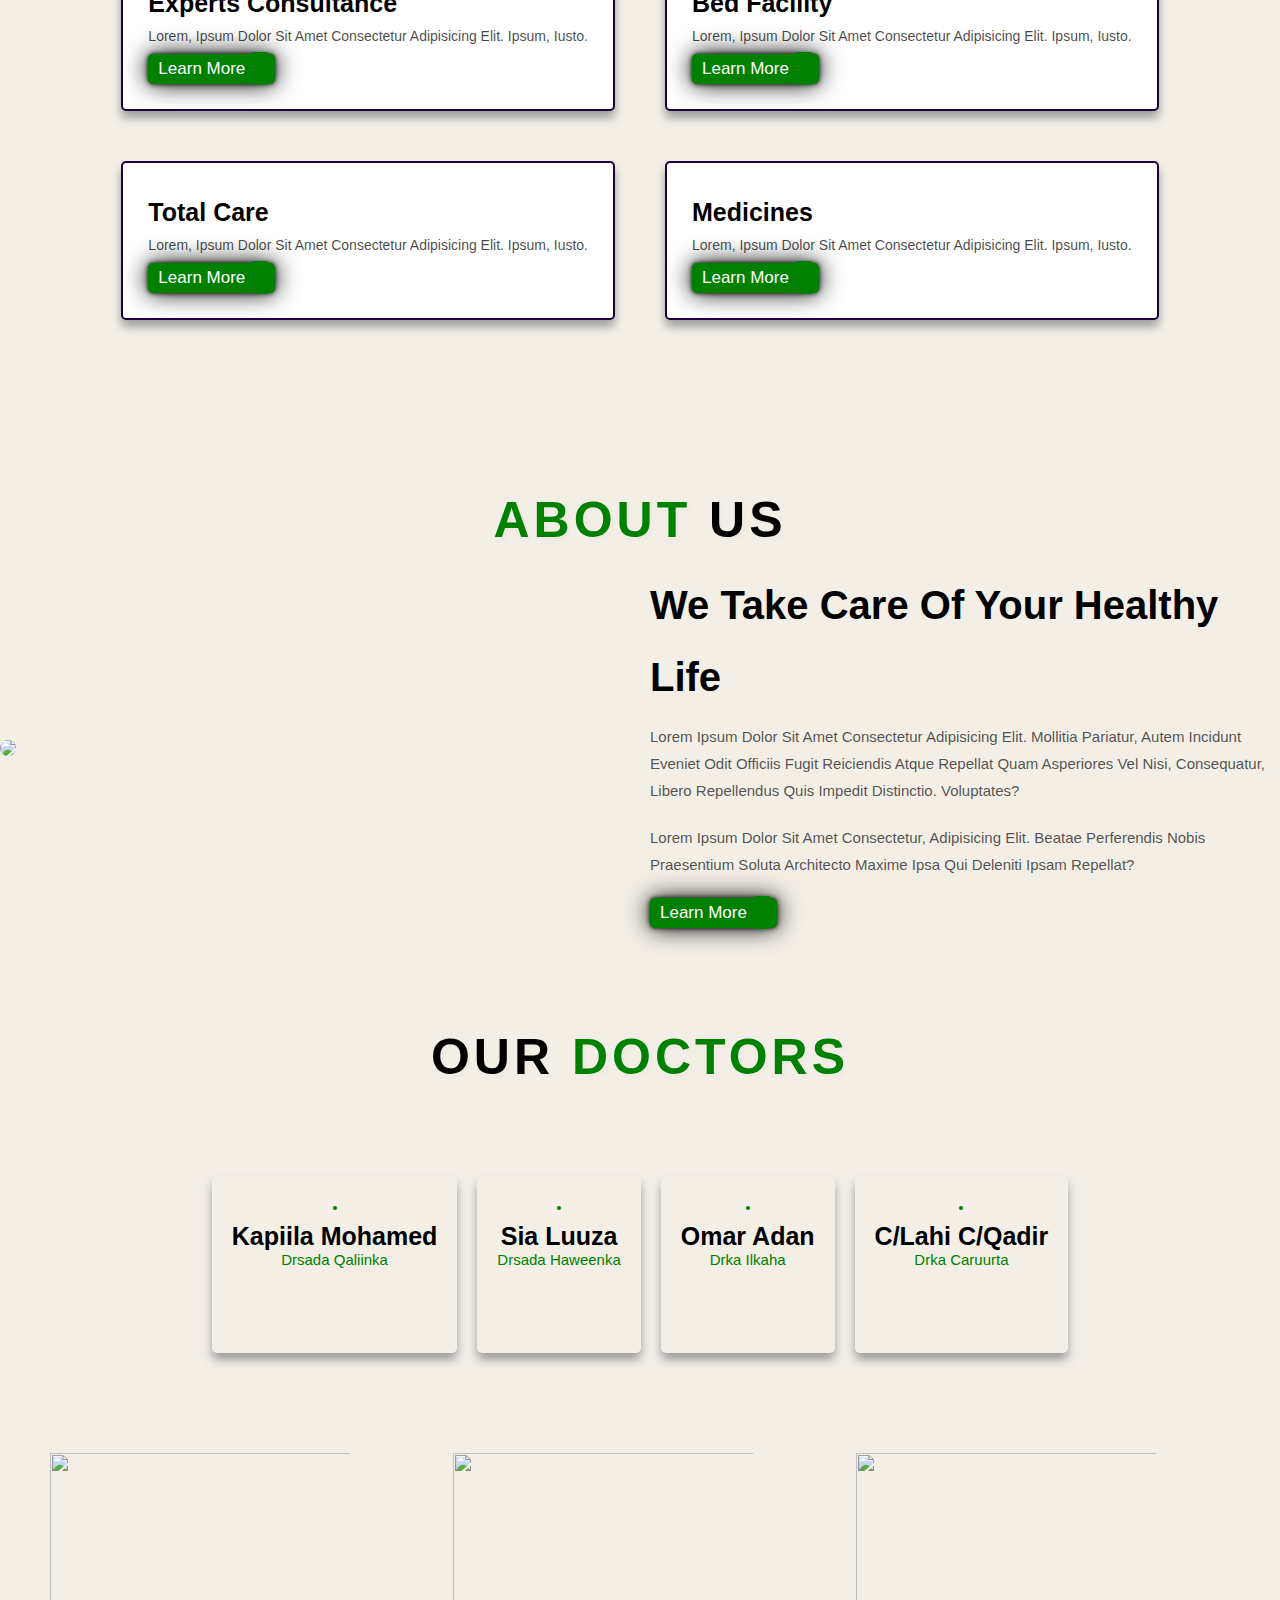
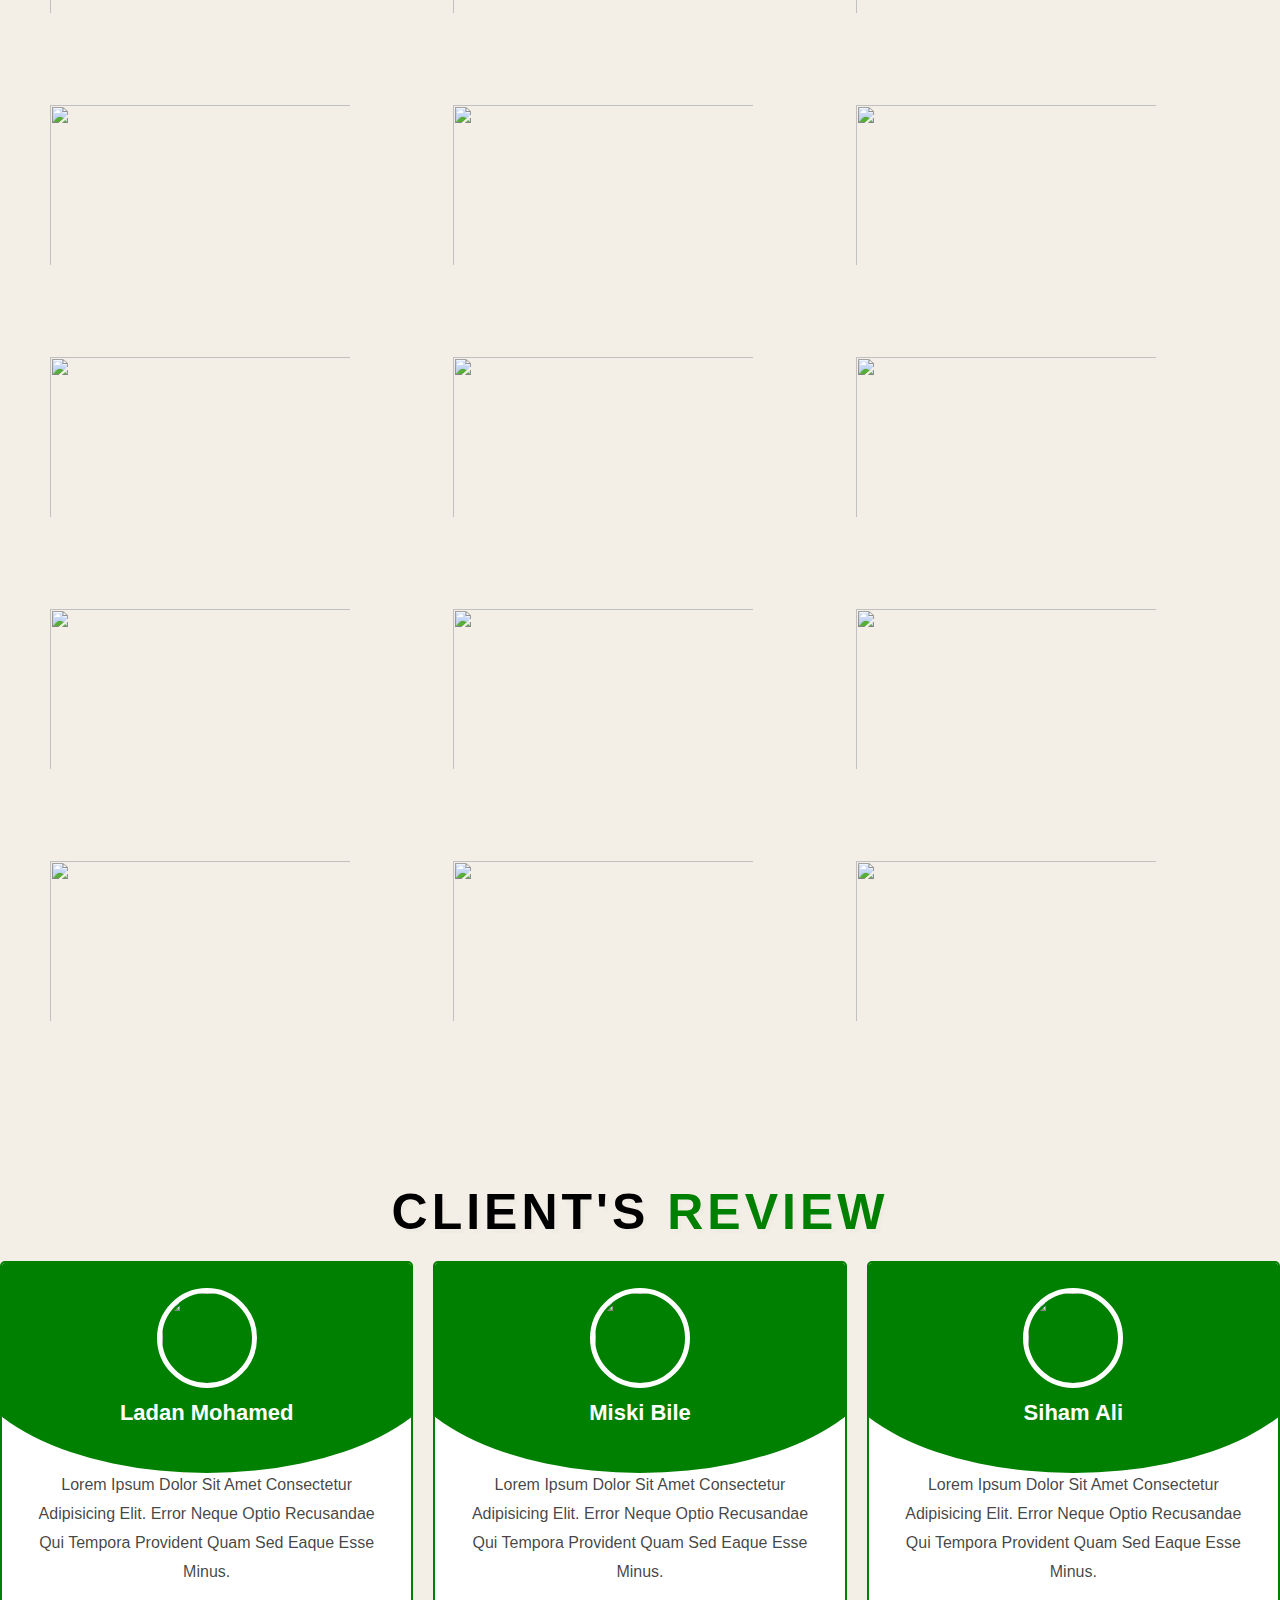
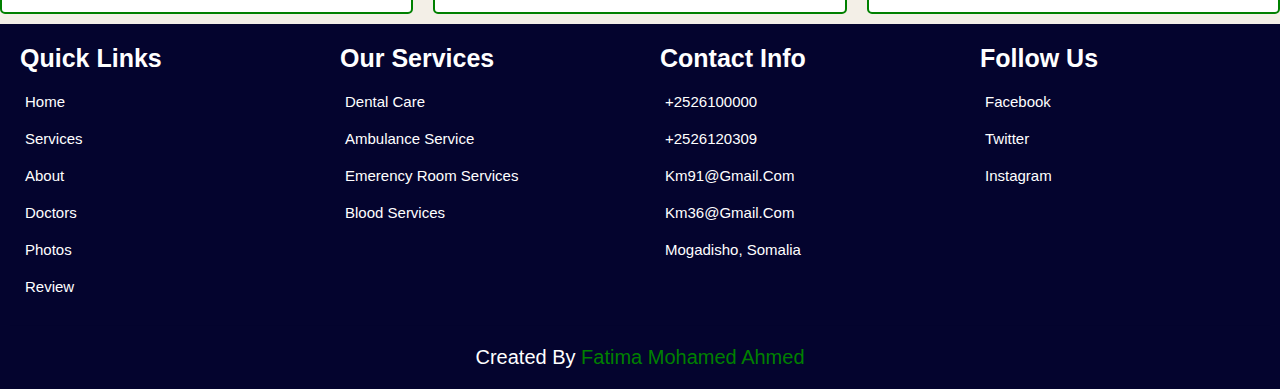
==== commit 572f854f: "hsptl web" ====
--- a/index.html
+++ b/index.html
@@ -29,7 +29,7 @@
     <br>
     <section class="Home" id="Home">
         <div class="img">
-            <img src="kc/hosimg.jpg">
+            <!-- <img src="kc/hosimg.jpg"> -->
 
         </div>
         <div class="content">
@@ -173,9 +173,9 @@
      <img src="https://th.bing.com/th/id/OIP.hXbe-vMe0mTJPCakxdeCygHaFE?w=1024&h=700&rs=1&pid=ImgDetMain" alt="">
       <img src="https://th.bing.com/th/id/R.31890f6ed751511a44f5003868640a83?rik=EXhXKpuT3JccAw&pid=ImgRaw&r=0&sres=1&sresct=1" alt="">
        <img src="https://th.bing.com/th/id/R.5061936219b988a7e80a7b463b47b503?rik=oU83OZi32YgShw&pid=ImgRaw&r=0" alt="">
-      <img src="https://th.bing.com/th/id/R.1d350453fda0a2e7a21a80ba0cfeabda?rik=t4nf3TALx40WUw&pid=ImgRaw&r=0" alt="">
-       <img src="https://th.bing.com/th/id/OIP.3RGdFSjzOVhwmKKD3UEGcwAAAA?rs=1&pid=ImgDetMain" alt="">
-       <img src="https://th.bing.com/th/id/OIP.Bebwhx7GQ-NT6EWWXuIeRAHaGo?pid=ImgDet&w=474&h=424&rs=1" alt="">
+      <img src="https://th.bing.com/th/id/OIP.td6qYjo_Egi567KYa-dLNwHaEC?rs=1&pid=ImgDetMain" alt="">
+      <img src="https://d1619fmrcx9c43.cloudfront.net/fileadmin/_processed_/f/5/csm_jf_rad-hard_ct-scan_6474c33fde.jpg" alt="">
+      <img src="https://th.bing.com/th/id/OIP.Mldw3qywZWWPIojoeEweCwHaEK?rs=1&pid=ImgDetMain" alt="">
     </div>
     </section>
     <section class="Review" id="Review">
--- a/style.css
+++ b/style.css
@@ -30,9 +30,10 @@
     scroll-behavior: smooth;
     scroll-padding-top: 7rem;
 }
-.Doctots{
+.content  {
     animation: fadeInRight 3s ease infinite;
 }
+
 @keyframes fadeInRight{
     0%{
         capacity: 0;
@@ -106,13 +107,12 @@
     gap: 1.5rem;
     padding-top: 10rem;
     /* background-image: url("kc/hosimg.jpg"); */
-    /* background-image: url("https://th.bing.com/th/id/R.db09990c2739999e6429385903e587cb?rik=iRmSTZWIDGlLqw&riu=http%3a%2f%2fwww.hdwallpaperslife.com%2fwp-content%2fuploads%2f2018%2f05%2fgreen_gradient_blur.jpg&ehk=KHVcnpoOGR%2f9A11GOM1CkIMVljR1Kpu9hGCCILFwtGo%3d&risl=&pid=ImgRaw&r=0"); */
-    
-         /* background-repeat: no-repeat; 
+    background-image: url("https://th.bing.com/th/id/R.df4e91513e203d18bb1c7aad2af2c1ba?rik=m%2f%2b3ZNf12bWFeA&pid=ImgRaw&r=0");
+          background-repeat: no-repeat; 
         background-size: cover; 
-        padding-bottom: 8rem; 
-        width: 90%;
-        height: 50%; */
+        padding-bottom:40rem; 
+        /* width: 100%;
+        height: 100%;  */
         /* /* filter: blur(1px); */
 
 }
@@ -120,22 +120,26 @@
     flex: 1 1 45rem;
 }
 .Home .img img{
-    width: 90%;
+    width: 100%;
+    height: 100%;
 }
 .Home .content{
     flex: 1 1 45rem;
 }
 .Home .content h3{
-    font-size: 4.5rem;
-    color: black;
+    font-size: 7.5rem;
+    /* color: black; */
+    color: white;
     line-height: 1.8;
     text-shadow:  0 .5rem rgba(0,0,0, .1);
+    padding-top: 50px;
 }
 .Home .content p{
-    font-size: 1.7rem;
-    color: rgba(0, 0, 0, 0.76);
+    font-size: 2.7rem;
+    /* color: rgba(0, 0, 0, 0.76); */
     line-height: 1.8;
-    padding: 1rem 0;
+    padding: 2rem 0;
+    color: white;
     
 }
 .btn{
@@ -144,10 +148,11 @@
     padding: .5rem;
     padding-left: 1rem;
     border-radius: .5rem;
-    color: green;
+    color: white;
     box-shadow:  0 0 5px black, 0 0 25px black;
     cursor: pointer;
     font-size: 1.7rem; 
+    background-color: green;
     /* position: relative;
     border: 2px solid #3eff37;
     background: transparent;
@@ -168,7 +173,7 @@
     text-transform: uppercase; */
 }
 .btn:hover{
-    background: green;
+    background: black;
     color: #fff;
     
     /* box-shadow: 0 0 5px cyan, 0 0 25px cyan, 0 0 50px cyan, 0 0 100px cyan, 0 0 200px cyan; */
@@ -177,6 +182,8 @@
     /* background: green; */
     /* background-color: #fff; */
     margin-left: 1rem;
+    color: white;
+    background: black;
 }
 .Services{
     /* background-image: url("https://th.bing.com/th/id/OIP.5BCfNKphNpzsO-8jzMjVkgHaE7?rs=1&pid=ImgDetMain");
@@ -440,7 +447,7 @@
     .footer{
         background-color: #04042E;
         padding: 10px;
-        margin-top: 20px;
+        margin-top: 10px;
     }
     .footer .box-container{
         display: grid;
@@ -485,7 +492,7 @@
         color: white;
     }
     
-
+   
     @media (max-width:991px){
     html{
         font-size: 55%;
@@ -576,6 +583,9 @@
    .Review h1{
        font-size: 20px;
    }
+   .Photos img{
+     margin-left:  -20px;
+   }
 }
 }
 }